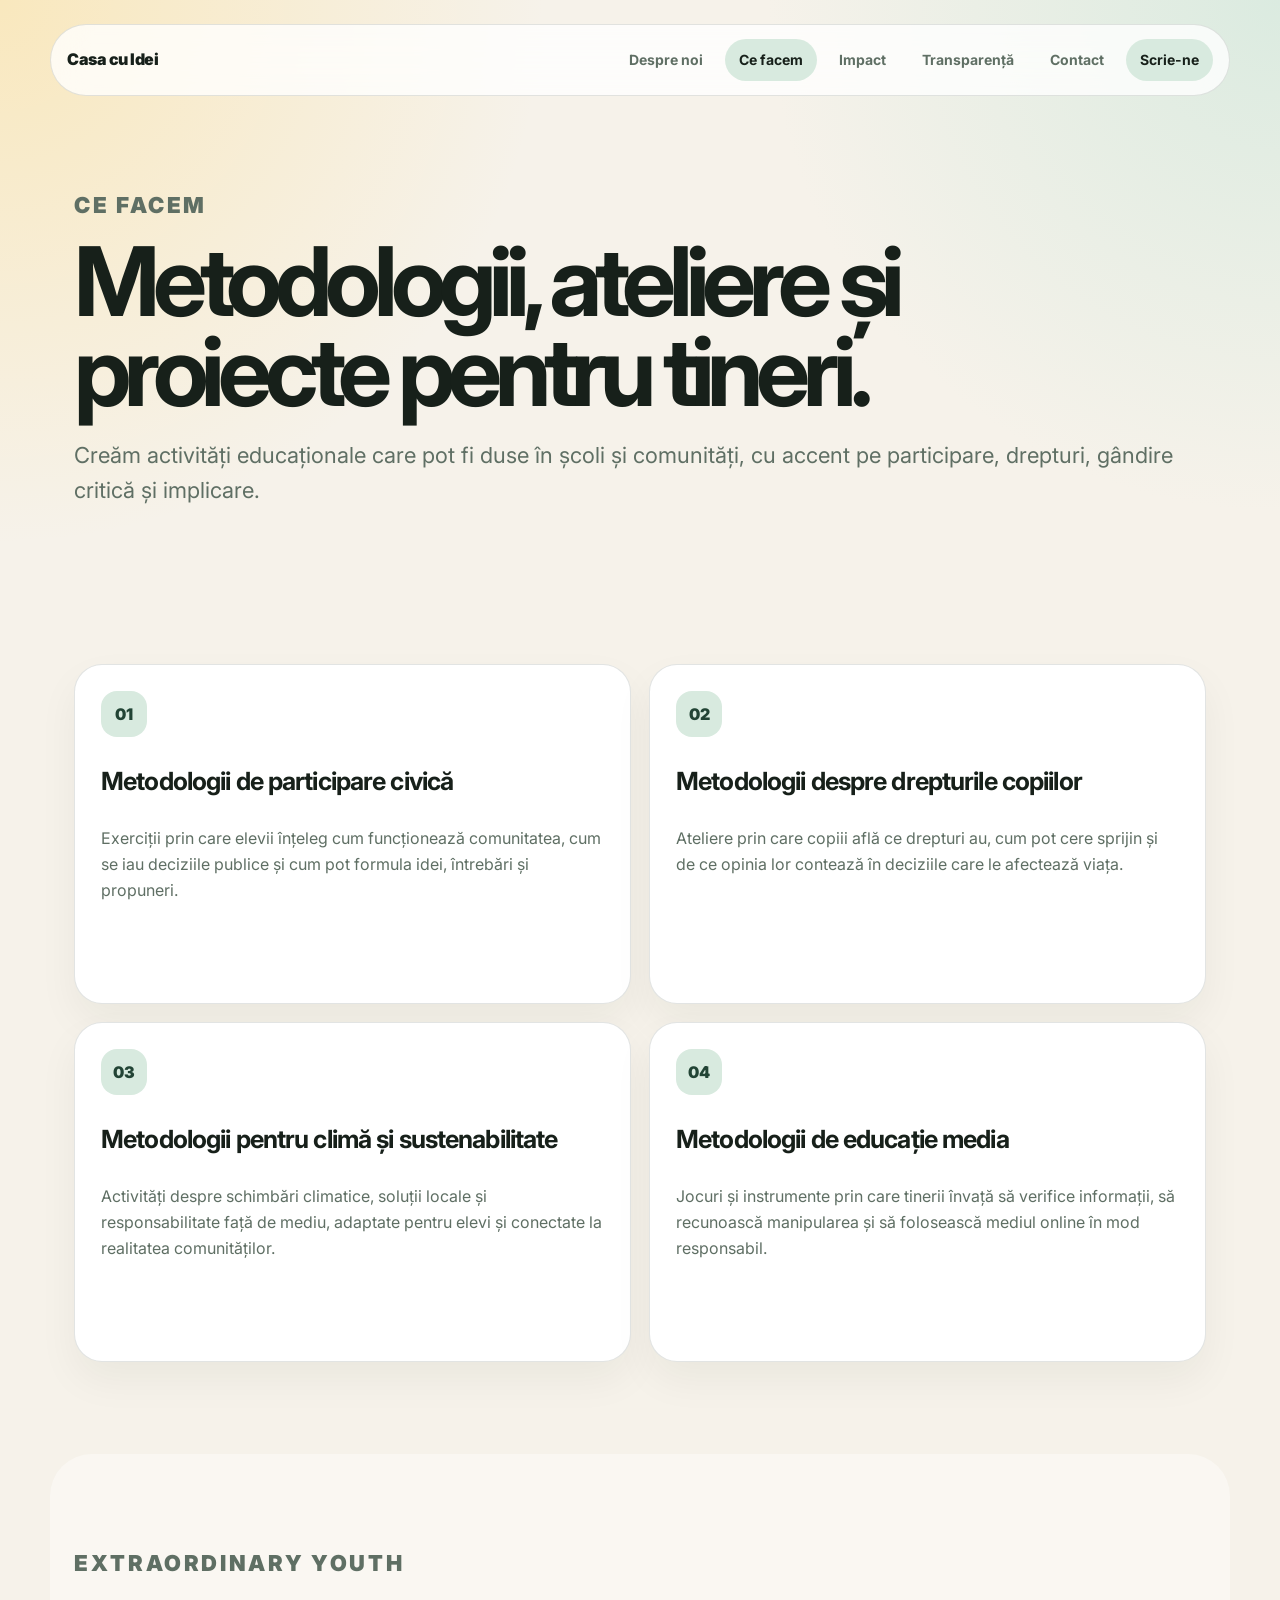
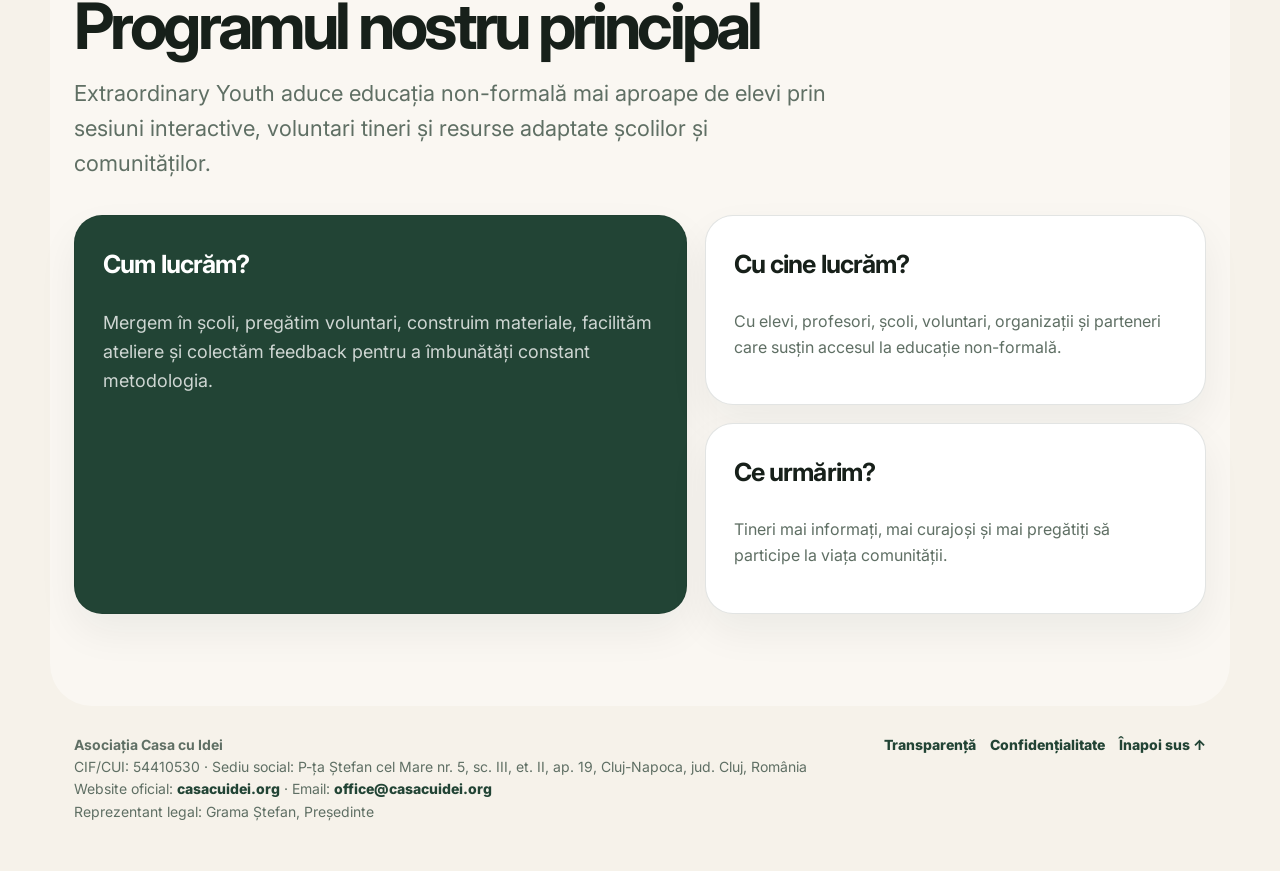
==== ce-facem.html @ 0bd2239a "Add files via upload" ====
<!DOCTYPE html>
<html lang="ro">
<head>
  <meta charset="UTF-8" />
  <meta name="viewport" content="width=device-width, initial-scale=1.0" />
  <meta name="description" content="Metodologii educaționale, ateliere și proiecte pentru tineri dezvoltate de Asociația Casa cu Idei." />
  <title>Ce facem | Casa cu Idei</title>
  <link rel="preconnect" href="https://fonts.googleapis.com" />
  <link rel="preconnect" href="https://fonts.gstatic.com" crossorigin />
  <link href="https://fonts.googleapis.com/css2?family=Inter:wght@400;500;600;700;800;900&display=swap" rel="stylesheet" />
  <link rel="stylesheet" href="style.css" />
</head>
<body>
  <header class="site-header compact-header">
  <nav class="navbar" aria-label="Navigare principală">
    <a class="brand" href="index.html" aria-label="Casa cu Idei - prima pagină"><span>Casa cu Idei</span></a>
    <div class="nav-links">
      <a href="despre-noi.html">Despre noi</a><a class="active" href="ce-facem.html">Ce facem</a><a href="impact.html">Impact</a><a href="transparenta.html">Transparență</a><a href="contact.html">Contact</a><a class="nav-cta" href="contact.html">Scrie-ne</a>
    </div>
  </nav>
</header>
  <main>
    
<section class="section page-title">
  <p class="section-kicker">Ce facem</p>
  <h1>Metodologii, ateliere și proiecte pentru tineri.</h1>
  <p>Creăm activități educaționale care pot fi duse în școli și comunități, cu accent pe participare, drepturi, gândire critică și implicare.</p>
</section>
<section class="section">
  <div class="cards-grid two">
    <article class="info-card tall">
      <span class="icon">01</span>
      <h3>Metodologii de participare civică</h3>
      <p>Exerciții prin care elevii înțeleg cum funcționează comunitatea, cum se iau deciziile publice și cum pot formula idei, întrebări și propuneri.</p>
    </article>
    <article class="info-card tall">
      <span class="icon">02</span>
      <h3>Metodologii despre drepturile copiilor</h3>
      <p>Ateliere prin care copiii află ce drepturi au, cum pot cere sprijin și de ce opinia lor contează în deciziile care le afectează viața.</p>
    </article>
    <article class="info-card tall">
      <span class="icon">03</span>
      <h3>Metodologii pentru climă și sustenabilitate</h3>
      <p>Activități despre schimbări climatice, soluții locale și responsabilitate față de mediu, adaptate pentru elevi și conectate la realitatea comunităților.</p>
    </article>
    <article class="info-card tall">
      <span class="icon">04</span>
      <h3>Metodologii de educație media</h3>
      <p>Jocuri și instrumente prin care tinerii învață să verifice informații, să recunoască manipularea și să folosească mediul online în mod responsabil.</p>
    </article>
  </div>
</section>
<section class="section project-section">
  <div class="section-heading">
    <p class="section-kicker">Extraordinary Youth</p>
    <h2>Programul nostru principal</h2>
    <p>Extraordinary Youth aduce educația non-formală mai aproape de elevi prin sesiuni interactive, voluntari tineri și resurse adaptate școlilor și comunităților.</p>
  </div>
  <div class="project-story">
    <div class="story-card large">
      <h3>Cum lucrăm?</h3>
      <p>Mergem în școli, pregătim voluntari, construim materiale, facilităm ateliere și colectăm feedback pentru a îmbunătăți constant metodologia.</p>
    </div>
    <div class="story-card">
      <h3>Cu cine lucrăm?</h3>
      <p>Cu elevi, profesori, școli, voluntari, organizații și parteneri care susțin accesul la educație non-formală.</p>
    </div>
    <div class="story-card">
      <h3>Ce urmărim?</h3>
      <p>Tineri mai informați, mai curajoși și mai pregătiți să participe la viața comunității.</p>
    </div>
  </div>
</section>

  </main>
  <footer class="footer legal-footer">
  <div>
    <strong>Asociația Casa cu Idei</strong><br />
    CIF/CUI: 54410530 · Sediu social: P-ța Ștefan cel Mare nr. 5, sc. III, et. II, ap. 19, Cluj-Napoca, jud. Cluj, România<br />
    Website oficial: <a href="https://casacuidei.org">casacuidei.org</a> · Email: <a href="mailto:office@casacuidei.org">office@casacuidei.org</a><br />
    Reprezentant legal: Grama Ștefan, Președinte
  </div>
  <div class="footer-links">
    <a href="transparenta.html">Transparență</a>
    <a href="politica-confidentialitate.html">Confidențialitate</a>
    <a href="index.html#top">Înapoi sus ↑</a>
  </div>
</footer>
</body>
</html>
---- style.css ----
:root {
  --bg: #f6f2ea;
  --bg-soft: #fffaf0;
  --text: #17201a;
  --muted: #5f6f64;
  --green: #224435;
  --green-light: #d8eadf;
  --yellow: #ffd56b;
  --orange: #f28f3b;
  --white: #ffffff;
  --line: rgba(23, 32, 26, 0.12);
  --shadow: 0 24px 70px rgba(34, 68, 53, 0.16);
  --radius: 28px;
}

* { box-sizing: border-box; }
html { scroll-behavior: smooth; }
body {
  margin: 0;
  font-family: "Inter", system-ui, -apple-system, BlinkMacSystemFont, "Segoe UI", sans-serif;
  background:
    radial-gradient(circle at top left, rgba(255, 213, 107, 0.35), transparent 34rem),
    radial-gradient(circle at top right, rgba(216, 234, 223, 0.9), transparent 32rem),
    var(--bg);
  color: var(--text);
  line-height: 1.6;
}

a { color: inherit; }

.site-header { padding: 24px 24px 0; }
.compact-header { min-height: auto; }

.navbar {
  max-width: 1180px;
  margin: 0 auto;
  padding: 14px 16px;
  display: flex;
  align-items: center;
  justify-content: space-between;
  background: rgba(255, 255, 255, 0.78);
  border: 1px solid var(--line);
  border-radius: 999px;
  backdrop-filter: blur(18px);
  position: sticky;
  top: 16px;
  z-index: 10;
}

.brand {
  display: inline-flex;
  align-items: center;
  gap: 10px;
  text-decoration: none;
  font-weight: 900;
  letter-spacing: -0.03em;
}

.nav-links { display: flex; align-items: center; gap: 8px; flex-wrap: wrap; }
.nav-links a {
  text-decoration: none;
  font-size: 14px;
  font-weight: 700;
  color: var(--muted);
  padding: 10px 14px;
  border-radius: 999px;
  transition: 0.2s ease;
}
.nav-links a:hover,
.nav-links a.active,
.nav-links .nav-cta { color: var(--text); background: var(--green-light); }

.hero,
.section {
  max-width: 1180px;
  margin: 0 auto;
  padding: 92px 24px;
}

.page-hero {
  display: grid;
  grid-template-columns: 1.15fr 0.85fr;
  gap: 36px;
  align-items: center;
  min-height: calc(100vh - 120px);
}

.page-title { padding-bottom: 42px; }
.page-title h1,
h1 {
  max-width: 980px;
  margin: 0 0 22px;
  font-size: clamp(48px, 8vw, 96px);
  line-height: 0.94;
  letter-spacing: -0.075em;
}

h2, h3, p { margin-top: 0; }
.section h2 {
  font-size: clamp(34px, 5vw, 64px);
  line-height: 1;
  letter-spacing: -0.06em;
  margin-bottom: 18px;
}

h3 { font-size: 25px; letter-spacing: -0.035em; }

.eyebrow,
.section-kicker,
.card-label {
  margin: 0 0 12px;
  font-size: 13px;
  font-weight: 900;
  letter-spacing: 0.12em;
  text-transform: uppercase;
  color: var(--orange);
}

.hero-text,
.page-title p,
.section-heading p,
.text-block,
.impact-copy p {
  color: var(--muted);
  font-size: clamp(18px, 2vw, 22px);
}

.official-note {
  display: inline-block;
  margin: 10px 0 0;
  padding: 14px 18px;
  border: 1px solid var(--line);
  border-radius: 18px;
  background: rgba(255,255,255,0.74);
  color: var(--green);
  font-weight: 800;
}

.hero-actions { margin-top: 34px; display: flex; gap: 14px; flex-wrap: wrap; }
.button {
  display: inline-flex;
  align-items: center;
  justify-content: center;
  min-height: 52px;
  padding: 0 22px;
  border-radius: 999px;
  text-decoration: none;
  font-weight: 900;
  transition: transform 0.2s ease, box-shadow 0.2s ease;
}
.button:hover { transform: translateY(-2px); }
.button.primary { background: var(--green); color: var(--white); box-shadow: 0 14px 34px rgba(34, 68, 53, 0.25); }
.button.secondary { background: var(--white); border: 1px solid var(--line); }

.hero-card {
  padding: 34px;
  border-radius: var(--radius);
  background: linear-gradient(145deg, rgba(255, 213, 107, 0.95), rgba(216, 234, 223, 0.95)), var(--white);
  box-shadow: var(--shadow);
  transform: rotate(2deg);
}
.hero-card h2 { font-size: clamp(36px, 5vw, 58px); line-height: 0.95; letter-spacing: -0.055em; }
.hero-card p { color: rgba(23, 32, 26, 0.72); font-weight: 600; }

.mini-stats { display: grid; grid-template-columns: repeat(3, 1fr); gap: 10px; margin-top: 28px; }
.mini-stats span { padding: 16px; background: rgba(255, 255, 255, 0.58); border-radius: 20px; font-size: 13px; color: var(--muted); }
.mini-stats strong { display: block; color: var(--text); font-size: 22px; line-height: 1; }

.two-column { display: grid; grid-template-columns: 0.9fr 1.1fr; gap: 54px; align-items: start; }
.narrow-top { padding-top: 30px; }
.text-block p { margin-bottom: 18px; }
.clean-list { padding-left: 20px; color: var(--muted); font-size: 18px; }
.clean-list li { margin-bottom: 10px; }

.section-heading { max-width: 760px; margin-bottom: 34px; }
.section-heading.center { text-align: center; margin-left: auto; margin-right: auto; }

.project-section { background: rgba(255, 255, 255, 0.38); border-radius: 42px; }
.project-story { display: grid; grid-template-columns: 1.1fr 0.9fr; gap: 18px; }
.story-card { padding: 28px; border: 1px solid var(--line); border-radius: var(--radius); background: var(--white); box-shadow: 0 18px 40px rgba(23, 32, 26, 0.06); }
.story-card.large { grid-row: span 2; background: var(--green); color: var(--white); }
.story-card p, .info-card p { color: var(--muted); }
.story-card.large p { color: rgba(255, 255, 255, 0.78); font-size: 18px; }

.cards-grid { display: grid; grid-template-columns: repeat(4, 1fr); gap: 18px; }
.cards-grid.three { grid-template-columns: repeat(3, 1fr); }
.cards-grid.two { grid-template-columns: repeat(2, 1fr); }
.info-card { min-height: 300px; padding: 26px; border-radius: var(--radius); background: var(--white); border: 1px solid var(--line); box-shadow: 0 18px 40px rgba(23, 32, 26, 0.05); }
.info-card.tall { min-height: 340px; }
.icon { width: 46px; height: 46px; display: grid; place-items: center; margin-bottom: 24px; border-radius: 16px; background: var(--green-light); color: var(--green); font-weight: 900; }

.impact { display: grid; grid-template-columns: 0.9fr 1.1fr; gap: 34px; align-items: center; }
.impact-grid { display: grid; grid-template-columns: repeat(2, 1fr); gap: 16px; }
.stat { padding: 30px; min-height: 190px; border-radius: var(--radius); background: var(--white); border: 1px solid var(--line); display: flex; flex-direction: column; justify-content: space-between; }
.stat strong { font-size: clamp(42px, 7vw, 76px); line-height: 0.95; letter-spacing: -0.06em; color: var(--green); }
.stat span { color: var(--muted); font-weight: 700; }

.impact-highlight { display: flex; align-items: center; justify-content: space-between; gap: 24px; padding: 42px 34px; margin-top: 40px; background: var(--yellow); border-radius: 36px; }
.impact-highlight h2 { margin-bottom: 10px; }
.impact-highlight p { margin-bottom: 0; max-width: 720px; }

.quote-section { padding-top: 20px; padding-bottom: 20px; }
blockquote { margin: 0; padding: 48px; border-radius: 36px; background: var(--yellow); font-size: clamp(28px, 4vw, 54px); line-height: 1.05; letter-spacing: -0.055em; font-weight: 900; }

.legal-panel { display: grid; grid-template-columns: 1fr; gap: 22px; }
.legal-card, .contact-card, .contact-form { padding: 34px; border-radius: var(--radius); background: var(--white); border: 1px solid var(--line); box-shadow: 0 18px 40px rgba(23, 32, 26, 0.06); }
.legal-card.full { width: 100%; }
.official-domain-box { background: var(--green-light); }
.legal-list { display: grid; gap: 12px; margin: 0; }
.legal-list div { display: grid; grid-template-columns: 0.4fr 0.6fr; gap: 20px; padding: 16px 0; border-bottom: 1px solid var(--line); }
.legal-list dt { color: var(--muted); font-weight: 800; }
.legal-list dd { margin: 0; font-weight: 800; }

.contact-section { display: grid; grid-template-columns: 0.9fr 1.1fr; gap: 24px; align-items: stretch; }
.contact-card h2 { font-size: clamp(34px, 5vw, 56px); }
.contact-card p { color: var(--muted); font-size: 18px; }
.contact-details { display: grid; gap: 10px; margin-top: 28px; }
.contact-details a, .contact-details span { padding: 16px 18px; border-radius: 18px; background: var(--bg-soft); text-decoration: none; font-weight: 800; }

.people-grid { display: grid; grid-template-columns: repeat(2, 1fr); gap: 14px; margin: 24px 0; }
.person-card { padding: 18px; border-radius: 20px; background: var(--bg-soft); border: 1px solid var(--line); }
.person-card h3 { margin-bottom: 6px; font-size: 20px; }
.person-card p { margin: 0 0 12px; color: var(--muted); font-weight: 800; }
.person-card a { color: var(--green); font-weight: 900; text-decoration: none; overflow-wrap: anywhere; }
.contact-people { margin-top: 26px; display: grid; gap: 10px; }
.contact-people h3 { font-size: 20px; margin-bottom: 4px; }
.contact-people a { display: grid; gap: 4px; padding: 16px 18px; border-radius: 18px; background: var(--bg-soft); text-decoration: none; color: var(--text); }
.contact-people a span { color: var(--muted); font-weight: 700; }
.contact-form { display: grid; gap: 16px; }
.hidden-field { display: none; }
label { display: grid; gap: 8px; color: var(--muted); font-weight: 800; }
input, textarea { width: 100%; padding: 15px 16px; border: 1px solid var(--line); border-radius: 16px; font: inherit; color: var(--text); background: var(--bg-soft); outline: none; }
input:focus, textarea:focus { border-color: var(--green); box-shadow: 0 0 0 4px rgba(34, 68, 53, 0.1); }
.checkbox-label { display: flex; gap: 10px; align-items: flex-start; font-size: 14px; }
.checkbox-label input { width: auto; margin-top: 5px; }
button { border: 0; padding: 16px 20px; border-radius: 999px; background: var(--green); color: var(--white); font: inherit; font-weight: 900; cursor: pointer; }
.form-note { margin: 0; color: var(--muted); font-size: 13px; }

.footer { max-width: 1180px; margin: 0 auto; padding: 28px 24px 48px; display: flex; justify-content: space-between; gap: 18px; color: var(--muted); font-size: 14px; }
.footer a { text-decoration: none; font-weight: 800; color: var(--green); }
.footer-links { display: flex; gap: 14px; align-items: flex-start; flex-wrap: wrap; justify-content: flex-end; }

.thanks-hero { grid-template-columns: 1fr; max-width: 900px; }

@media (max-width: 980px) {
  .nav-links { display: none; }
  .page-hero, .two-column, .project-story, .impact, .contact-section { grid-template-columns: 1fr; }
  .hero-card { transform: none; }
  .cards-grid, .cards-grid.three, .cards-grid.two { grid-template-columns: repeat(2, 1fr); }
  .impact-highlight { flex-direction: column; align-items: flex-start; }
}

@media (max-width: 620px) {
  .site-header { padding: 14px 14px 0; }
  .hero, .section { padding: 66px 16px; }
  .page-hero { min-height: auto; }
  h1, .page-title h1 { font-size: 54px; }
  .mini-stats, .cards-grid, .cards-grid.three, .cards-grid.two, .impact-grid, .people-grid { grid-template-columns: 1fr; }
  .hero-actions { flex-direction: column; }
  .button { width: 100%; }
  blockquote { padding: 30px; }
  .legal-list div { grid-template-columns: 1fr; gap: 4px; }
  .footer { flex-direction: column; }
  .footer-links { justify-content: flex-start; }
}
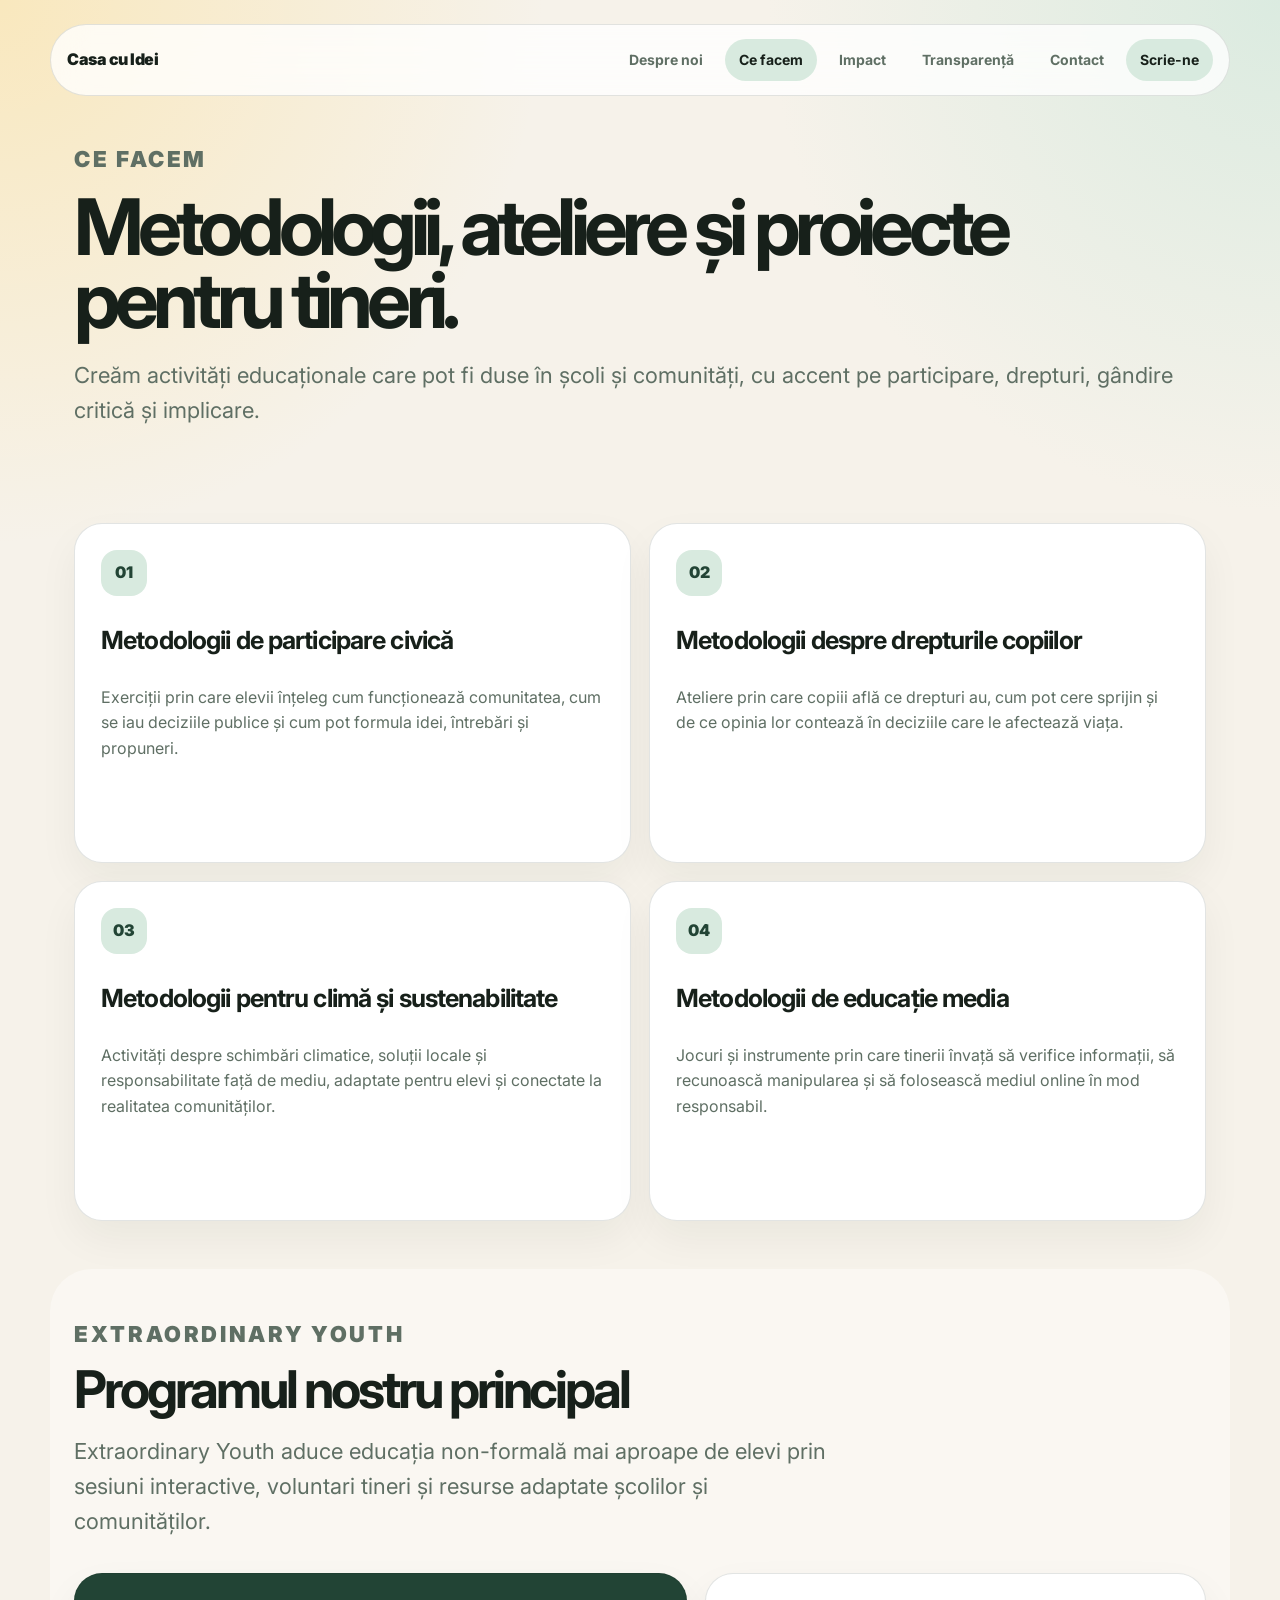
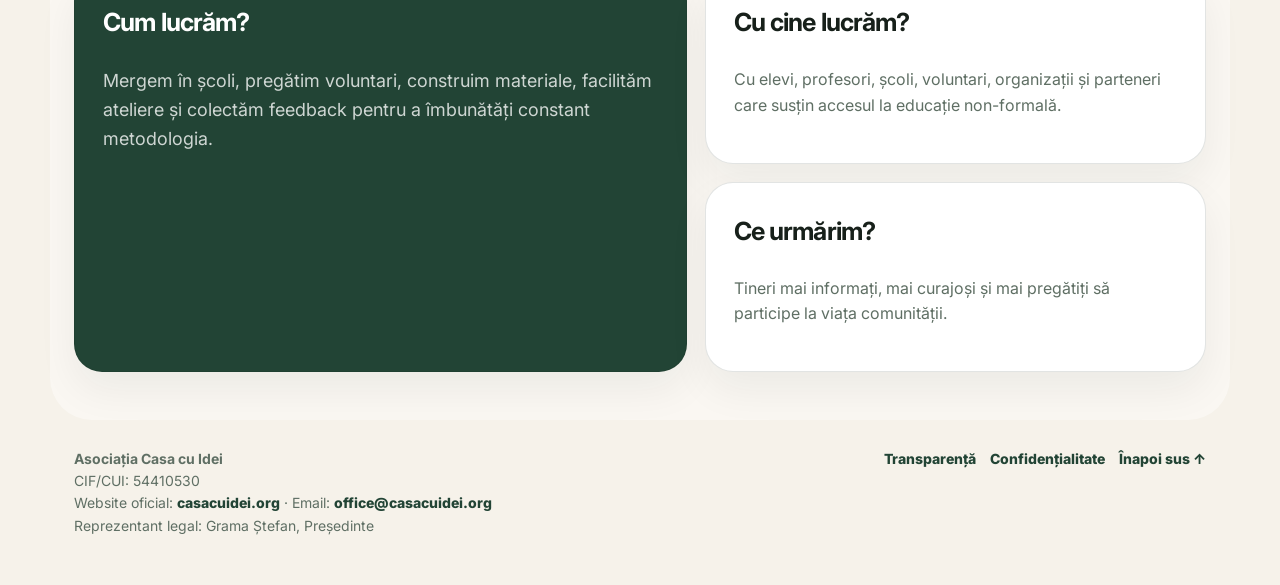
==== commit 8aa720f8: "Add files via upload" ====
--- a/ce-facem.html
+++ b/ce-facem.html
@@ -76,7 +76,7 @@
   <footer class="footer legal-footer">
   <div>
     <strong>Asociația Casa cu Idei</strong><br />
-    CIF/CUI: 54410530 · Sediu social: P-ța Ștefan cel Mare nr. 5, sc. III, et. II, ap. 19, Cluj-Napoca, jud. Cluj, România<br />
+    CIF/CUI: 54410530<br />
     Website oficial: <a href="https://casacuidei.org">casacuidei.org</a> · Email: <a href="mailto:office@casacuidei.org">office@casacuidei.org</a><br />
     Reprezentant legal: Grama Ștefan, Președinte
   </div>
--- a/style.css
+++ b/style.css
@@ -75,7 +75,7 @@
 .section {
   max-width: 1180px;
   margin: 0 auto;
-  padding: 92px 24px;
+  padding: 48px 24px;
 }
 
 .page-hero {
@@ -83,22 +83,24 @@
   grid-template-columns: 1.15fr 0.85fr;
   gap: 36px;
   align-items: center;
-  min-height: calc(100vh - 120px);
-}
-
-.page-title { padding-bottom: 42px; }
+  min-height: auto;
+  padding-top: 56px;
+  padding-bottom: 56px;
+}
+
+.page-title { padding-top: 46px; padding-bottom: 24px; }
 .page-title h1,
 h1 {
   max-width: 980px;
   margin: 0 0 22px;
-  font-size: clamp(48px, 8vw, 96px);
+  font-size: clamp(42px, 7vw, 78px);
   line-height: 0.94;
   letter-spacing: -0.075em;
 }
 
 h2, h3, p { margin-top: 0; }
 .section h2 {
-  font-size: clamp(34px, 5vw, 64px);
+  font-size: clamp(30px, 4.5vw, 52px);
   line-height: 1;
   letter-spacing: -0.06em;
   margin-bottom: 18px;
@@ -218,15 +220,20 @@
 .contact-details { display: grid; gap: 10px; margin-top: 28px; }
 .contact-details a, .contact-details span { padding: 16px 18px; border-radius: 18px; background: var(--bg-soft); text-decoration: none; font-weight: 800; }
 
-.people-grid { display: grid; grid-template-columns: repeat(2, 1fr); gap: 14px; margin: 24px 0; }
+.team-section { padding-top: 30px; }
+.team-section .section-heading { max-width: 880px; margin-bottom: 26px; }
+.people-list { display: grid; grid-template-columns: 1fr; gap: 14px; margin: 24px 0 16px; max-width: 980px; }
 .person-card { padding: 18px; border-radius: 20px; background: var(--bg-soft); border: 1px solid var(--line); }
-.person-card h3 { margin-bottom: 6px; font-size: 20px; }
-.person-card p { margin: 0 0 12px; color: var(--muted); font-weight: 800; }
-.person-card a { color: var(--green); font-weight: 900; text-decoration: none; overflow-wrap: anywhere; }
+.person-row { display: flex; align-items: center; justify-content: space-between; gap: 28px; padding: 22px 24px; }
+.person-card h3 { margin-bottom: 6px; font-size: 22px; }
+.person-card p { margin: 0; color: var(--muted); font-weight: 800; }
+.person-card a, .email-link { color: var(--green); font-weight: 900; text-decoration: none; white-space: nowrap; letter-spacing: -0.01em; font-size: clamp(14px, 1.4vw, 16px); }
+.team-note { max-width: 820px; color: var(--muted); font-weight: 700; }
 .contact-people { margin-top: 26px; display: grid; gap: 10px; }
 .contact-people h3 { font-size: 20px; margin-bottom: 4px; }
 .contact-people a { display: grid; gap: 4px; padding: 16px 18px; border-radius: 18px; background: var(--bg-soft); text-decoration: none; color: var(--text); }
 .contact-people a span { color: var(--muted); font-weight: 700; }
+.contact-people a em { color: var(--green); font-style: normal; font-weight: 900; white-space: nowrap; font-size: 14px; letter-spacing: -0.01em; }
 .contact-form { display: grid; gap: 16px; }
 .hidden-field { display: none; }
 label { display: grid; gap: 8px; color: var(--muted); font-weight: 800; }
@@ -253,10 +260,11 @@
 
 @media (max-width: 620px) {
   .site-header { padding: 14px 14px 0; }
-  .hero, .section { padding: 66px 16px; }
+  .hero, .section { padding: 36px 16px; }
   .page-hero { min-height: auto; }
-  h1, .page-title h1 { font-size: 54px; }
-  .mini-stats, .cards-grid, .cards-grid.three, .cards-grid.two, .impact-grid, .people-grid { grid-template-columns: 1fr; }
+  h1, .page-title h1 { font-size: 42px; }
+  .mini-stats, .cards-grid, .cards-grid.three, .cards-grid.two, .impact-grid { grid-template-columns: 1fr; }
+  .person-row { flex-direction: column; align-items: flex-start; gap: 8px; }
   .hero-actions { flex-direction: column; }
   .button { width: 100%; }
   blockquote { padding: 30px; }
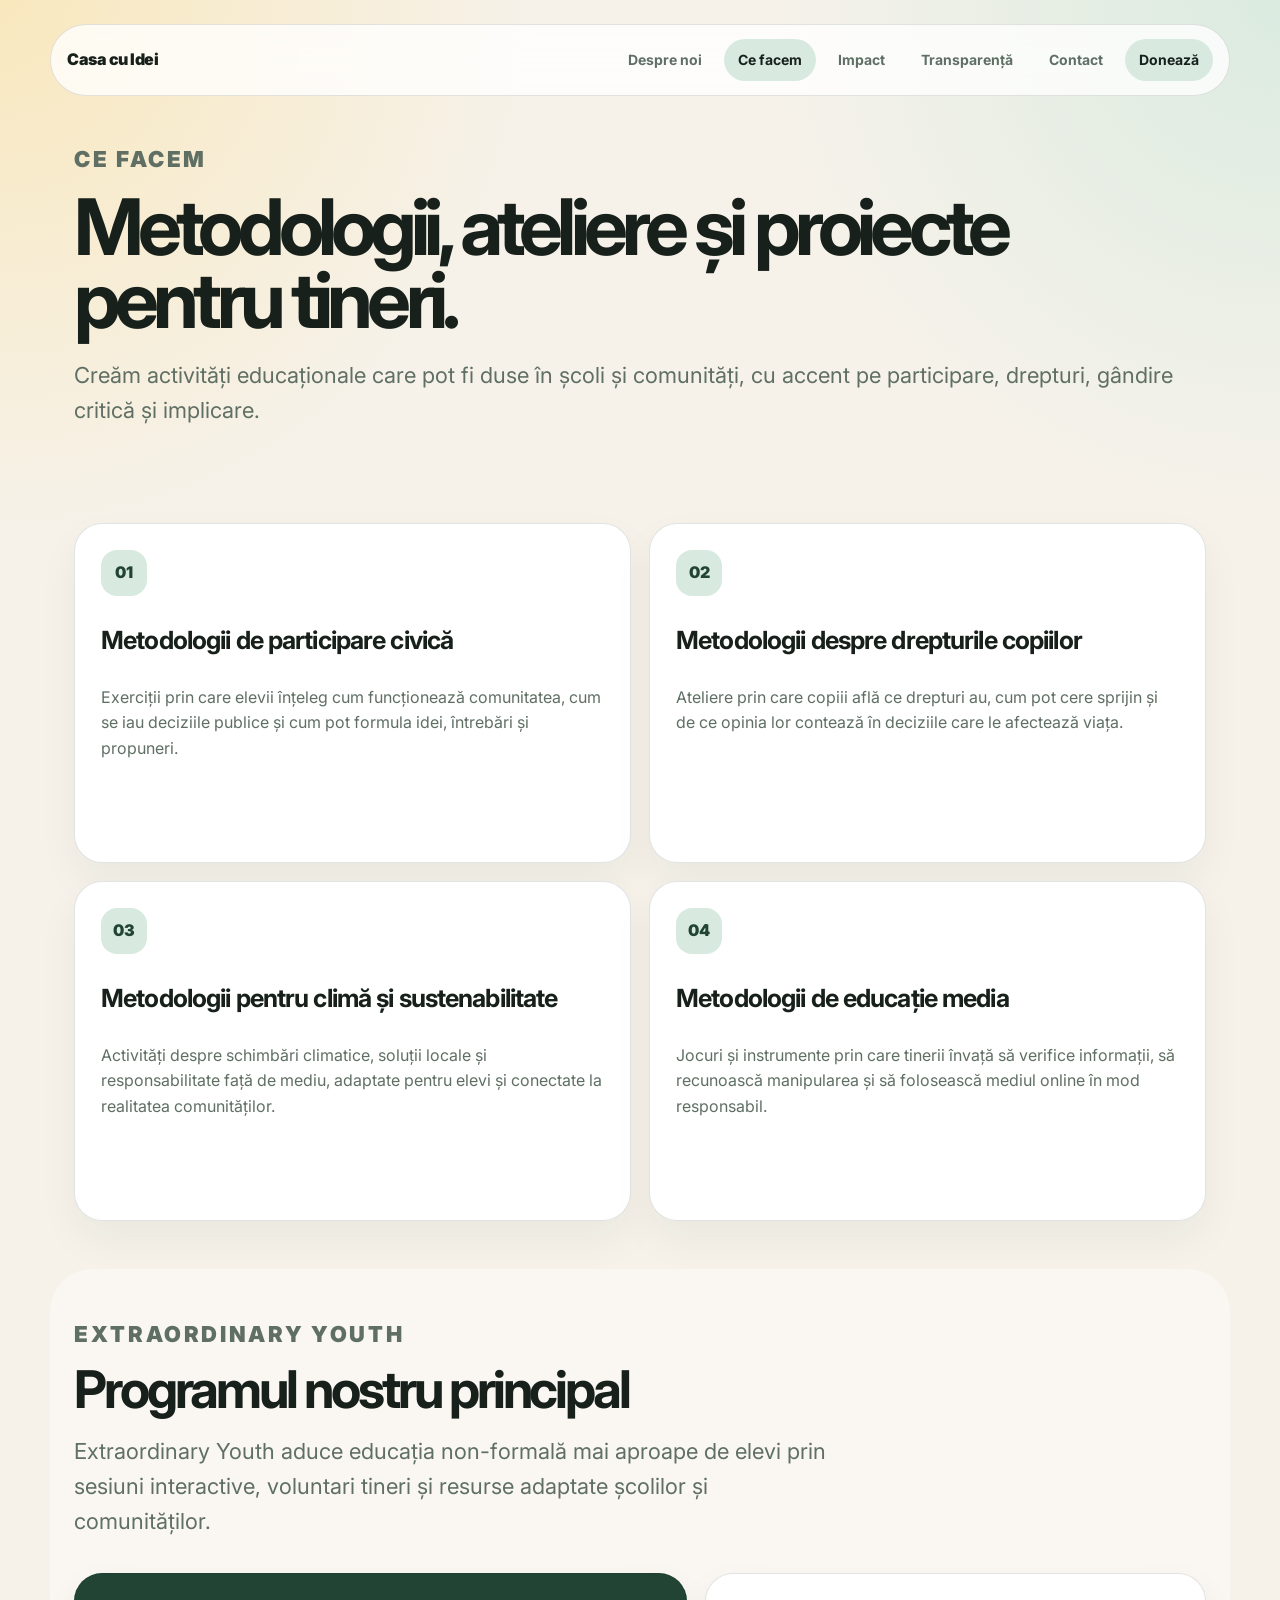
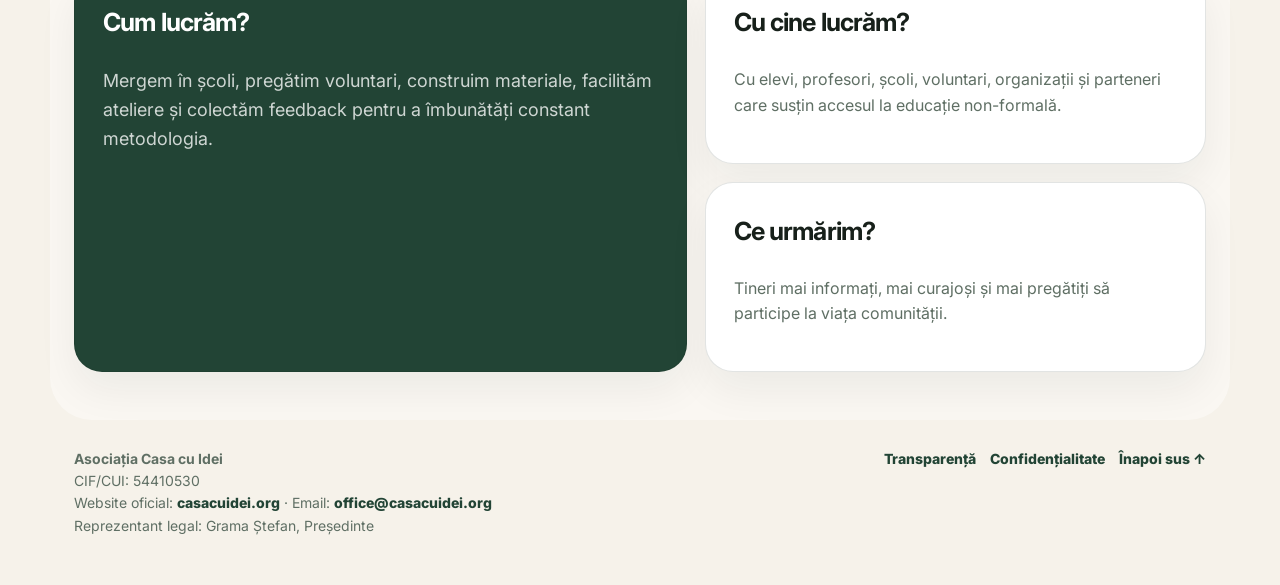
==== commit 929de4b2: "Add files via upload" ====
--- a/ce-facem.html
+++ b/ce-facem.html
@@ -15,7 +15,7 @@
   <nav class="navbar" aria-label="Navigare principală">
     <a class="brand" href="index.html" aria-label="Casa cu Idei - prima pagină"><span>Casa cu Idei</span></a>
     <div class="nav-links">
-      <a href="despre-noi.html">Despre noi</a><a class="active" href="ce-facem.html">Ce facem</a><a href="impact.html">Impact</a><a href="transparenta.html">Transparență</a><a href="contact.html">Contact</a><a class="nav-cta" href="contact.html">Scrie-ne</a>
+      <a href="despre-noi.html">Despre noi</a><a class="active" href="ce-facem.html">Ce facem</a><a href="impact.html">Impact</a><a href="transparenta.html">Transparență</a><a href="contact.html">Contact</a><a class="nav-cta donate-nav" href="https://donate.stripe.com/aFa5kCbCO9TQ0difOL2Fa00" target="_blank" rel="noopener noreferrer">Donează</a>
     </div>
   </nav>
 </header>
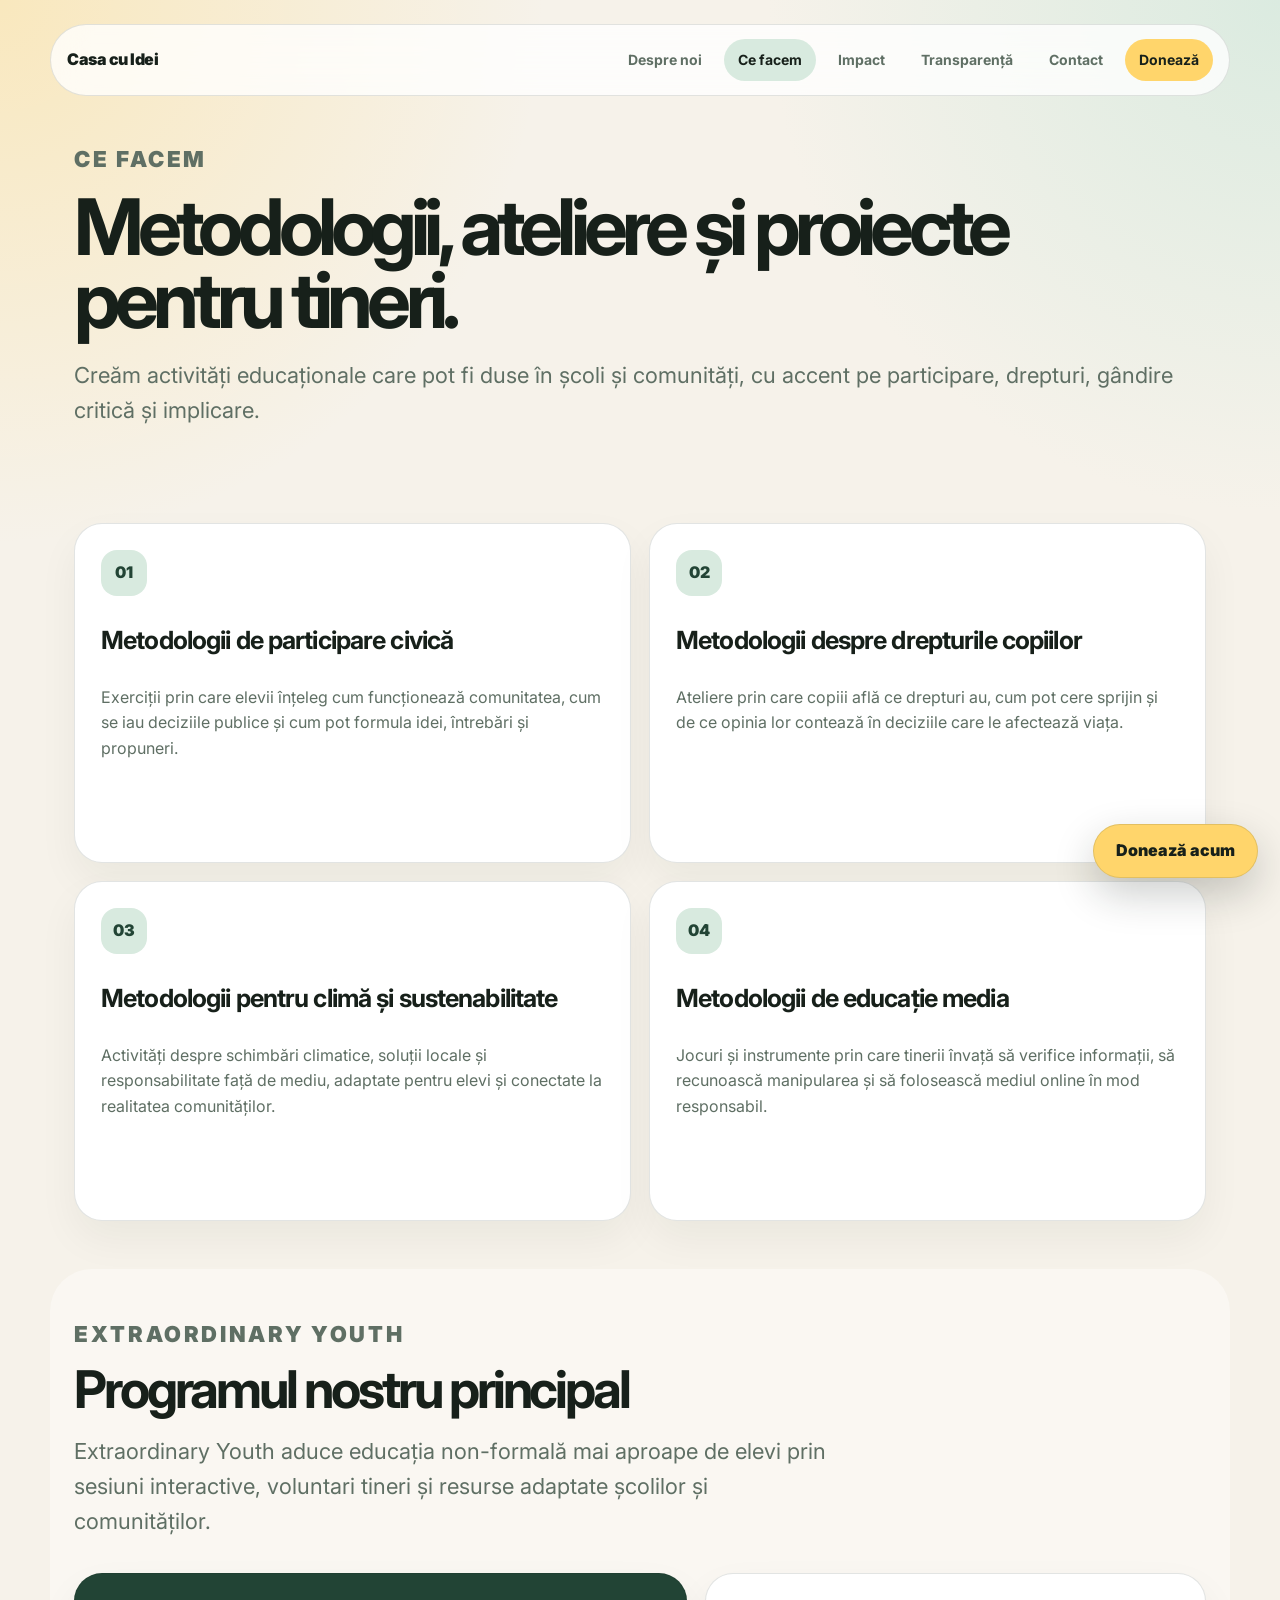
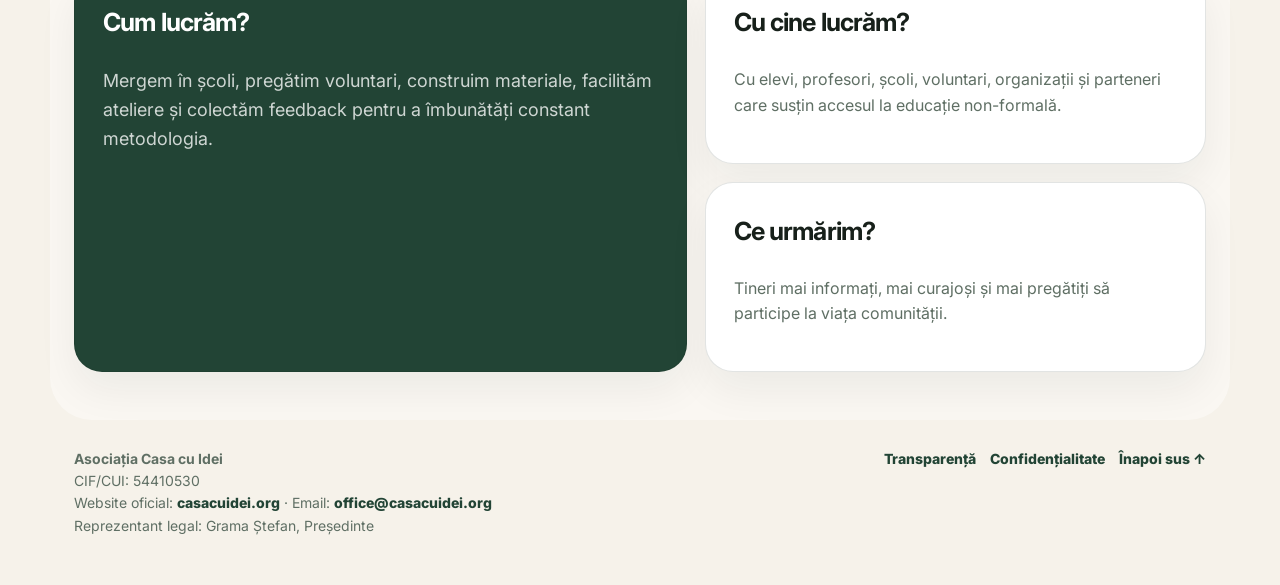
==== commit ccf3cc7c: "Add files via upload" ====
--- a/ce-facem.html
+++ b/ce-facem.html
@@ -19,6 +19,7 @@
     </div>
   </nav>
 </header>
+  <a class="floating-donate" href="https://donate.stripe.com/aFa5kCbCO9TQ0difOL2Fa00" target="_blank" rel="noopener noreferrer" aria-label="Donează acum prin Stripe">Donează acum</a>
   <main>
     
 <section class="section page-title">
--- a/style.css
+++ b/style.css
@@ -272,3 +272,103 @@
   .footer { flex-direction: column; }
   .footer-links { justify-content: flex-start; }
 }
+
+.donate-nav {
+  background: var(--yellow) !important;
+  color: var(--text) !important;
+}
+
+.button.donate-button {
+  background: var(--yellow);
+  color: var(--text);
+  box-shadow: 0 14px 34px rgba(242, 143, 59, 0.18);
+}
+
+.donation-section {
+  display: grid;
+  grid-template-columns: 1.1fr 0.9fr;
+  gap: 24px;
+  align-items: stretch;
+  margin-top: 24px;
+}
+
+.donation-copy,
+.donation-action-card {
+  padding: 34px;
+  border-radius: var(--radius);
+  border: 1px solid var(--line);
+  background: var(--white);
+  box-shadow: 0 18px 40px rgba(23, 32, 26, 0.06);
+}
+
+.donation-copy {
+  background: linear-gradient(145deg, rgba(255, 213, 107, 0.92), rgba(255, 250, 240, 0.98));
+}
+
+.donation-copy p,
+.donation-action-card p {
+  color: var(--muted);
+  font-size: 18px;
+}
+
+.donation-action-card {
+  display: flex;
+  flex-direction: column;
+  justify-content: center;
+  gap: 12px;
+}
+
+.donation-action-card .button {
+  width: fit-content;
+}
+
+@media (max-width: 980px) {
+  .donation-section { grid-template-columns: 1fr; }
+}
+
+@media (max-width: 620px) {
+  .donation-action-card .button { width: 100%; }
+}
+
+/* Donații - buton vizibil pe toate ecranele */
+.floating-donate {
+  position: fixed;
+  right: 22px;
+  bottom: 22px;
+  z-index: 999;
+  display: inline-flex;
+  align-items: center;
+  justify-content: center;
+  min-height: 54px;
+  padding: 0 22px;
+  border-radius: 999px;
+  background: var(--yellow);
+  color: var(--text);
+  text-decoration: none;
+  font-weight: 900;
+  box-shadow: 0 16px 40px rgba(23, 32, 26, 0.22);
+  border: 1px solid rgba(23, 32, 26, 0.12);
+}
+
+.button.big-donate {
+  min-height: 58px;
+  padding: 0 28px;
+  font-size: 17px;
+  border: 2px solid rgba(23, 32, 26, 0.08);
+}
+
+.donation-action-card .button.primary {
+  background: var(--yellow);
+  color: var(--text);
+  box-shadow: 0 14px 34px rgba(242, 143, 59, 0.22);
+}
+
+@media (max-width: 620px) {
+  .floating-donate {
+    left: 16px;
+    right: 16px;
+    bottom: 16px;
+    width: auto;
+  }
+  body { padding-bottom: 78px; }
+}
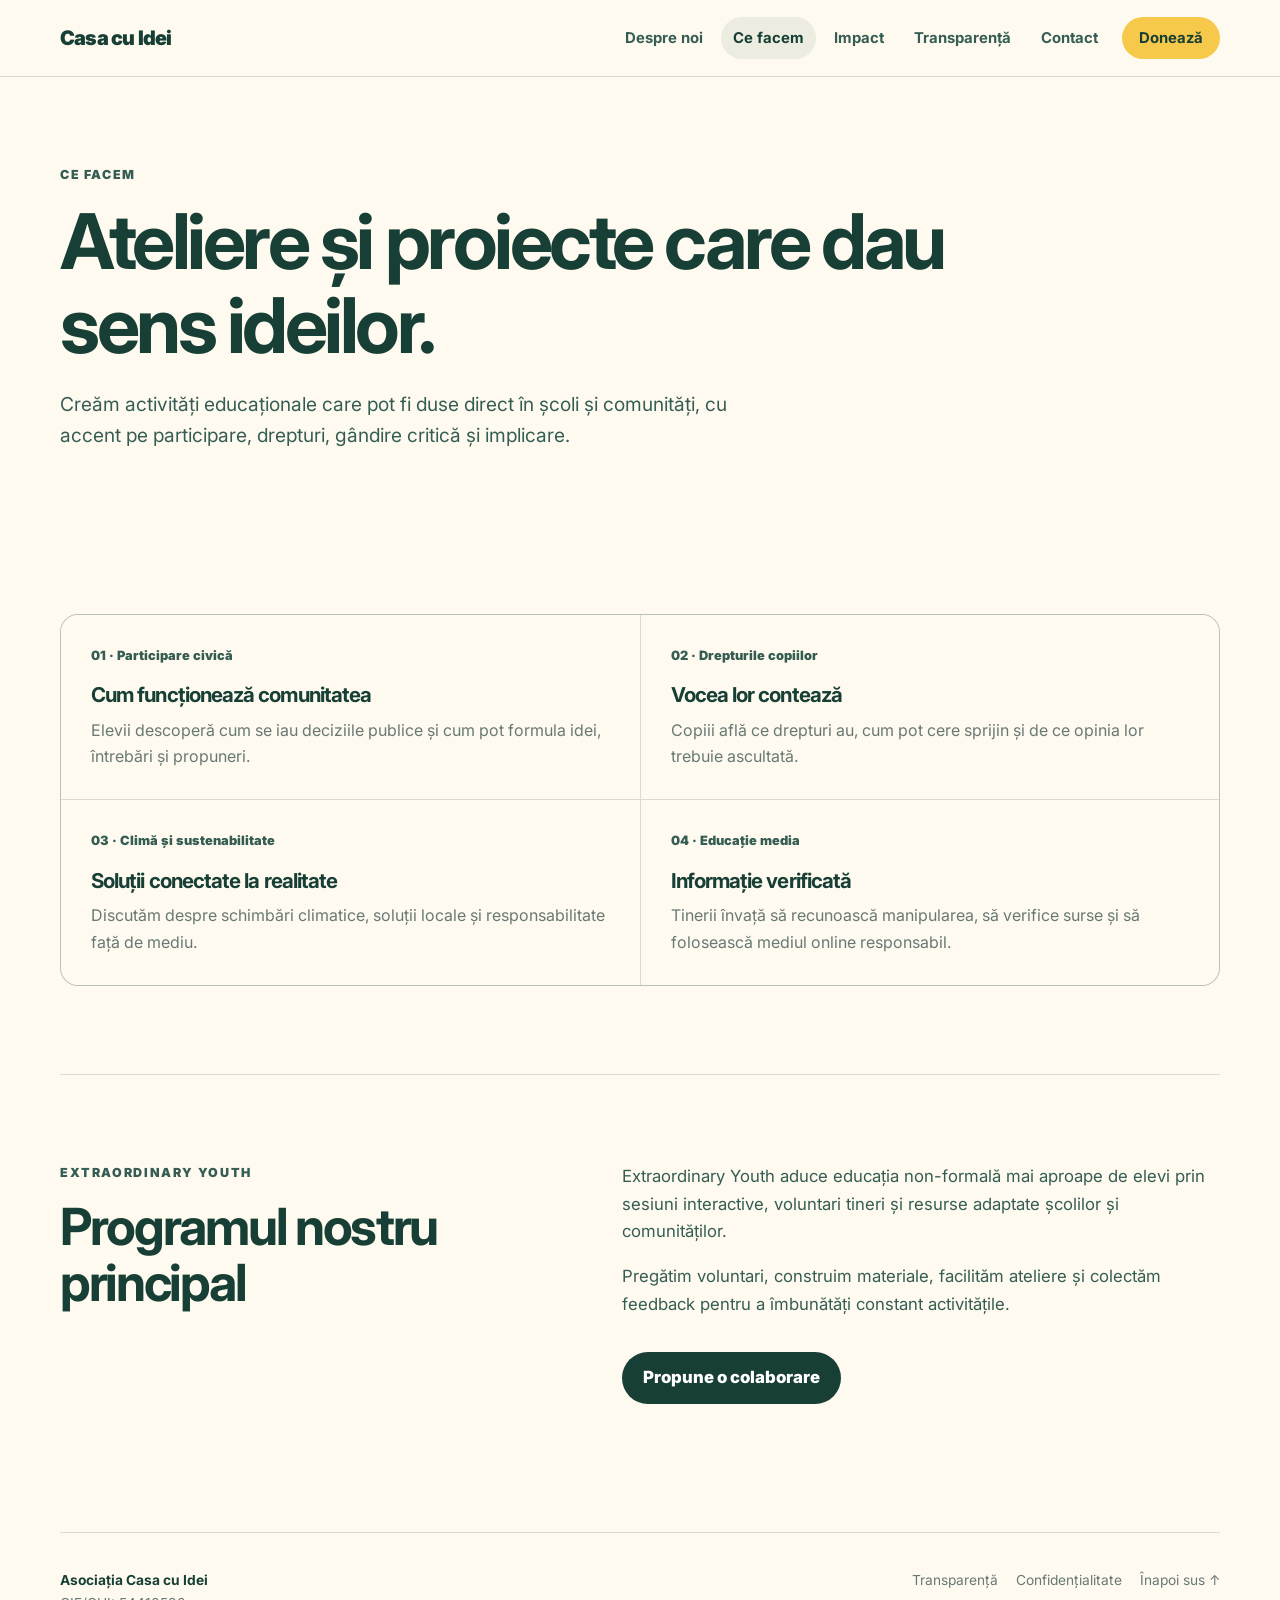
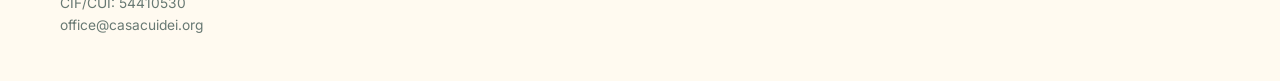
==== commit 3d67a4fb: "Add files via upload" ====
--- a/ce-facem.html
+++ b/ce-facem.html
@@ -3,89 +3,85 @@
 <head>
   <meta charset="UTF-8" />
   <meta name="viewport" content="width=device-width, initial-scale=1.0" />
-  <meta name="description" content="Metodologii educaționale, ateliere și proiecte pentru tineri dezvoltate de Asociația Casa cu Idei." />
+  <meta name="description" content="Ateliere și proiecte Casa cu Idei despre participare civică, drepturile copiilor, climă și educație media." />
+  <meta name="theme-color" content="#173f35" />
+  <meta property="og:type" content="website" />
+  <meta property="og:locale" content="ro_RO" />
+  <meta property="og:title" content="Ce facem | Casa cu Idei" />
+  <meta property="og:description" content="Activități educaționale practice, create pentru elevi și comunități." />
+  <meta property="og:image" content="https://casacuidei.org/social-preview.png" />
   <title>Ce facem | Casa cu Idei</title>
+  <link rel="icon" href="favicon.svg" type="image/svg+xml" />
   <link rel="preconnect" href="https://fonts.googleapis.com" />
   <link rel="preconnect" href="https://fonts.gstatic.com" crossorigin />
   <link href="https://fonts.googleapis.com/css2?family=Inter:wght@400;500;600;700;800;900&display=swap" rel="stylesheet" />
   <link rel="stylesheet" href="style.css" />
+  <script src="script.js" defer></script>
 </head>
 <body>
-  <header class="site-header compact-header">
-  <nav class="navbar" aria-label="Navigare principală">
-    <a class="brand" href="index.html" aria-label="Casa cu Idei - prima pagină"><span>Casa cu Idei</span></a>
-    <div class="nav-links">
-      <a href="despre-noi.html">Despre noi</a><a class="active" href="ce-facem.html">Ce facem</a><a href="impact.html">Impact</a><a href="transparenta.html">Transparență</a><a href="contact.html">Contact</a><a class="nav-cta donate-nav" href="https://donate.stripe.com/aFa5kCbCO9TQ0difOL2Fa00" target="_blank" rel="noopener noreferrer">Donează</a>
-    </div>
-  </nav>
-</header>
-  <a class="floating-donate" href="https://donate.stripe.com/aFa5kCbCO9TQ0difOL2Fa00" target="_blank" rel="noopener noreferrer" aria-label="Donează acum prin Stripe">Donează acum</a>
+  <header class="site-header">
+    <nav class="navbar" aria-label="Navigare principală">
+      <a class="brand" href="index.html"><span>Casa cu Idei</span></a>
+      <button class="menu-toggle" type="button" aria-label="Deschide meniul" aria-controls="main-menu" aria-expanded="false"><span></span></button>
+      <div class="nav-links" id="main-menu">
+        <a href="despre-noi.html">Despre noi</a>
+        <a class="active" aria-current="page" href="ce-facem.html">Ce facem</a>
+        <a href="impact.html">Impact</a>
+        <a href="transparenta.html">Transparență</a>
+        <a href="contact.html">Contact</a>
+        <a class="donate-nav" href="https://donate.stripe.com/aFa5kCbCO9TQ0difOL2Fa00" target="_blank" rel="noopener noreferrer">Donează</a>
+      </div>
+    </nav>
+  </header>
+
   <main>
-    
-<section class="section page-title">
-  <p class="section-kicker">Ce facem</p>
-  <h1>Metodologii, ateliere și proiecte pentru tineri.</h1>
-  <p>Creăm activități educaționale care pot fi duse în școli și comunități, cu accent pe participare, drepturi, gândire critică și implicare.</p>
-</section>
-<section class="section">
-  <div class="cards-grid two">
-    <article class="info-card tall">
-      <span class="icon">01</span>
-      <h3>Metodologii de participare civică</h3>
-      <p>Exerciții prin care elevii înțeleg cum funcționează comunitatea, cum se iau deciziile publice și cum pot formula idei, întrebări și propuneri.</p>
-    </article>
-    <article class="info-card tall">
-      <span class="icon">02</span>
-      <h3>Metodologii despre drepturile copiilor</h3>
-      <p>Ateliere prin care copiii află ce drepturi au, cum pot cere sprijin și de ce opinia lor contează în deciziile care le afectează viața.</p>
-    </article>
-    <article class="info-card tall">
-      <span class="icon">03</span>
-      <h3>Metodologii pentru climă și sustenabilitate</h3>
-      <p>Activități despre schimbări climatice, soluții locale și responsabilitate față de mediu, adaptate pentru elevi și conectate la realitatea comunităților.</p>
-    </article>
-    <article class="info-card tall">
-      <span class="icon">04</span>
-      <h3>Metodologii de educație media</h3>
-      <p>Jocuri și instrumente prin care tinerii învață să verifice informații, să recunoască manipularea și să folosească mediul online în mod responsabil.</p>
-    </article>
-  </div>
-</section>
-<section class="section project-section">
-  <div class="section-heading">
-    <p class="section-kicker">Extraordinary Youth</p>
-    <h2>Programul nostru principal</h2>
-    <p>Extraordinary Youth aduce educația non-formală mai aproape de elevi prin sesiuni interactive, voluntari tineri și resurse adaptate școlilor și comunităților.</p>
-  </div>
-  <div class="project-story">
-    <div class="story-card large">
-      <h3>Cum lucrăm?</h3>
-      <p>Mergem în școli, pregătim voluntari, construim materiale, facilităm ateliere și colectăm feedback pentru a îmbunătăți constant metodologia.</p>
-    </div>
-    <div class="story-card">
-      <h3>Cu cine lucrăm?</h3>
-      <p>Cu elevi, profesori, școli, voluntari, organizații și parteneri care susțin accesul la educație non-formală.</p>
-    </div>
-    <div class="story-card">
-      <h3>Ce urmărim?</h3>
-      <p>Tineri mai informați, mai curajoși și mai pregătiți să participe la viața comunității.</p>
-    </div>
-  </div>
-</section>
+    <section class="page-title compact" id="top">
+      <p class="section-kicker">Ce facem</p>
+      <h1>Ateliere și proiecte care dau sens ideilor.</h1>
+      <p>Creăm activități educaționale care pot fi duse direct în școli și comunități, cu accent pe participare, drepturi, gândire critică și implicare.</p>
+    </section>
 
+    <section class="section">
+      <div class="topic-list">
+        <article class="topic-item">
+          <span>01 · Participare civică</span>
+          <h3>Cum funcționează comunitatea</h3>
+          <p>Elevii descoperă cum se iau deciziile publice și cum pot formula idei, întrebări și propuneri.</p>
+        </article>
+        <article class="topic-item">
+          <span>02 · Drepturile copiilor</span>
+          <h3>Vocea lor contează</h3>
+          <p>Copiii află ce drepturi au, cum pot cere sprijin și de ce opinia lor trebuie ascultată.</p>
+        </article>
+        <article class="topic-item">
+          <span>03 · Climă și sustenabilitate</span>
+          <h3>Soluții conectate la realitate</h3>
+          <p>Discutăm despre schimbări climatice, soluții locale și responsabilitate față de mediu.</p>
+        </article>
+        <article class="topic-item">
+          <span>04 · Educație media</span>
+          <h3>Informație verificată</h3>
+          <p>Tinerii învață să recunoască manipularea, să verifice surse și să folosească mediul online responsabil.</p>
+        </article>
+      </div>
+    </section>
+
+    <section class="section two-column">
+      <div>
+        <p class="section-kicker">Extraordinary Youth</p>
+        <h2>Programul nostru principal</h2>
+      </div>
+      <div class="body-copy">
+        <p>Extraordinary Youth aduce educația non-formală mai aproape de elevi prin sesiuni interactive, voluntari tineri și resurse adaptate școlilor și comunităților.</p>
+        <p>Pregătim voluntari, construim materiale, facilităm ateliere și colectăm feedback pentru a îmbunătăți constant activitățile.</p>
+        <div class="inline-actions"><a class="button primary" href="contact.html">Propune o colaborare</a></div>
+      </div>
+    </section>
   </main>
-  <footer class="footer legal-footer">
-  <div>
-    <strong>Asociația Casa cu Idei</strong><br />
-    CIF/CUI: 54410530<br />
-    Website oficial: <a href="https://casacuidei.org">casacuidei.org</a> · Email: <a href="mailto:office@casacuidei.org">office@casacuidei.org</a><br />
-    Reprezentant legal: Grama Ștefan, Președinte
-  </div>
-  <div class="footer-links">
-    <a href="transparenta.html">Transparență</a>
-    <a href="politica-confidentialitate.html">Confidențialitate</a>
-    <a href="index.html#top">Înapoi sus ↑</a>
-  </div>
-</footer>
+
+  <footer class="footer">
+    <div><strong>Asociația Casa cu Idei</strong><br />CIF/CUI: 54410530<br /><a href="mailto:office@casacuidei.org">office@casacuidei.org</a></div>
+    <div class="footer-links"><a href="transparenta.html">Transparență</a><a href="politica-confidentialitate.html">Confidențialitate</a><a href="#top">Înapoi sus ↑</a></div>
+  </footer>
 </body>
 </html>
--- a/style.css
+++ b/style.css
@@ -1,374 +1,913 @@
-
 :root {
-  --bg: #f6f2ea;
-  --bg-soft: #fffaf0;
-  --text: #17201a;
-  --muted: #5f6f64;
-  --green: #224435;
-  --green-light: #d8eadf;
-  --yellow: #ffd56b;
-  --orange: #f28f3b;
+  --ink: #173f35;
+  --ink-soft: #355d53;
+  --paper: #fffaf0;
+  --paper-deep: #f5eddd;
   --white: #ffffff;
-  --line: rgba(23, 32, 26, 0.12);
-  --shadow: 0 24px 70px rgba(34, 68, 53, 0.16);
-  --radius: 28px;
-}
-
-* { box-sizing: border-box; }
-html { scroll-behavior: smooth; }
+  --accent: #f6c94a;
+  --accent-dark: #e5b831;
+  --line: rgba(23, 63, 53, 0.16);
+  --muted: #687973;
+  --shadow: 0 18px 50px rgba(23, 63, 53, 0.10);
+  --radius-lg: 28px;
+  --radius-md: 18px;
+  --radius-sm: 12px;
+  --max: 1160px;
+}
+
+* {
+  box-sizing: border-box;
+}
+
+html {
+  scroll-behavior: smooth;
+}
+
 body {
   margin: 0;
-  font-family: "Inter", system-ui, -apple-system, BlinkMacSystemFont, "Segoe UI", sans-serif;
-  background:
-    radial-gradient(circle at top left, rgba(255, 213, 107, 0.35), transparent 34rem),
-    radial-gradient(circle at top right, rgba(216, 234, 223, 0.9), transparent 32rem),
-    var(--bg);
-  color: var(--text);
-  line-height: 1.6;
-}
-
-a { color: inherit; }
-
-.site-header { padding: 24px 24px 0; }
-.compact-header { min-height: auto; }
+  color: var(--ink);
+  background: var(--paper);
+  font-family: Inter, system-ui, -apple-system, BlinkMacSystemFont, "Segoe UI", sans-serif;
+  font-size: 16px;
+  line-height: 1.65;
+  -webkit-font-smoothing: antialiased;
+}
+
+body.menu-open {
+  overflow: hidden;
+}
+
+img,
+svg {
+  display: block;
+  max-width: 100%;
+}
+
+a {
+  color: inherit;
+  text-decoration: none;
+}
+
+a:focus-visible,
+button:focus-visible,
+input:focus-visible,
+textarea:focus-visible {
+  outline: 3px solid rgba(246, 201, 74, 0.65);
+  outline-offset: 3px;
+}
+
+.site-header {
+  position: sticky;
+  top: 0;
+  z-index: 50;
+  border-bottom: 1px solid var(--line);
+  background: rgba(255, 250, 240, 0.94);
+  backdrop-filter: blur(14px);
+}
 
 .navbar {
-  max-width: 1180px;
+  width: min(calc(100% - 40px), var(--max));
+  min-height: 76px;
   margin: 0 auto;
-  padding: 14px 16px;
   display: flex;
   align-items: center;
   justify-content: space-between;
-  background: rgba(255, 255, 255, 0.78);
-  border: 1px solid var(--line);
-  border-radius: 999px;
-  backdrop-filter: blur(18px);
-  position: sticky;
-  top: 16px;
-  z-index: 10;
+  gap: 24px;
 }
 
 .brand {
   display: inline-flex;
   align-items: center;
   gap: 10px;
-  text-decoration: none;
   font-weight: 900;
-  letter-spacing: -0.03em;
-}
-
-.nav-links { display: flex; align-items: center; gap: 8px; flex-wrap: wrap; }
+  letter-spacing: -0.04em;
+  font-size: 1.25rem;
+  white-space: nowrap;
+}
+
+.nav-links {
+  display: flex;
+  align-items: center;
+  gap: 6px;
+}
+
 .nav-links a {
-  text-decoration: none;
-  font-size: 14px;
+  padding: 9px 12px;
+  border-radius: 999px;
+  color: var(--ink-soft);
+  font-size: 0.93rem;
   font-weight: 700;
-  color: var(--muted);
-  padding: 10px 14px;
+  transition: background 160ms ease, color 160ms ease, transform 160ms ease;
+}
+
+.nav-links a:hover,
+.nav-links a.active {
+  background: rgba(23, 63, 53, 0.08);
+  color: var(--ink);
+}
+
+.nav-links .donate-nav {
+  margin-left: 6px;
+  padding-inline: 17px;
+  background: var(--accent);
+  color: var(--ink);
+}
+
+.nav-links .donate-nav:hover {
+  background: var(--accent-dark);
+  transform: translateY(-1px);
+}
+
+.menu-toggle {
+  display: none;
+  width: 44px;
+  height: 44px;
+  border: 1px solid var(--line);
+  border-radius: 13px;
+  background: var(--white);
+  color: var(--ink);
+  cursor: pointer;
+  align-items: center;
+  justify-content: center;
+}
+
+.menu-toggle span,
+.menu-toggle::before,
+.menu-toggle::after {
+  content: "";
+  position: absolute;
+  width: 20px;
+  height: 2px;
+  border-radius: 2px;
+  background: currentColor;
+  transition: transform 180ms ease, opacity 180ms ease;
+}
+
+.menu-toggle span { transform: translateY(0); }
+.menu-toggle::before { transform: translateY(-6px); }
+.menu-toggle::after { transform: translateY(6px); }
+.menu-toggle[aria-expanded="true"] span { opacity: 0; }
+.menu-toggle[aria-expanded="true"]::before { transform: rotate(45deg); }
+.menu-toggle[aria-expanded="true"]::after { transform: rotate(-45deg); }
+
+main {
+  overflow: hidden;
+}
+
+.hero,
+.page-title,
+.section,
+.footer {
+  width: min(calc(100% - 40px), var(--max));
+  margin-inline: auto;
+}
+
+.hero {
+  min-height: 620px;
+  padding: 90px 0 74px;
+  display: grid;
+  grid-template-columns: minmax(0, 1.12fr) minmax(330px, 0.88fr);
+  align-items: center;
+  gap: 72px;
+}
+
+.eyebrow,
+.section-kicker {
+  margin: 0 0 14px;
+  color: var(--ink-soft);
+  font-size: 0.78rem;
+  font-weight: 900;
+  letter-spacing: 0.13em;
+  text-transform: uppercase;
+}
+
+h1,
+h2,
+h3,
+p {
+  margin-top: 0;
+}
+
+h1,
+h2,
+h3 {
+  line-height: 1.1;
+  letter-spacing: -0.045em;
+}
+
+h1 {
+  margin-bottom: 25px;
+  font-size: clamp(3.2rem, 7vw, 5.7rem);
+  max-width: 900px;
+}
+
+h2 {
+  margin-bottom: 18px;
+  font-size: clamp(2rem, 4vw, 3.2rem);
+}
+
+h3 {
+  margin-bottom: 10px;
+  font-size: 1.28rem;
+}
+
+.hero-text,
+.page-title > p:last-child,
+.section-heading > p:last-child,
+.lead {
+  max-width: 720px;
+  color: var(--ink-soft);
+  font-size: clamp(1.04rem, 1.7vw, 1.2rem);
+}
+
+.hero-actions,
+.inline-actions {
+  margin-top: 34px;
+  display: flex;
+  flex-wrap: wrap;
+  gap: 12px;
+}
+
+.button,
+.contact-form button {
+  min-height: 48px;
+  padding: 12px 21px;
+  border: 0;
   border-radius: 999px;
-  transition: 0.2s ease;
-}
-.nav-links a:hover,
-.nav-links a.active,
-.nav-links .nav-cta { color: var(--text); background: var(--green-light); }
-
-.hero,
-.section {
-  max-width: 1180px;
-  margin: 0 auto;
-  padding: 48px 24px;
-}
-
-.page-hero {
-  display: grid;
-  grid-template-columns: 1.15fr 0.85fr;
-  gap: 36px;
+  display: inline-flex;
   align-items: center;
-  min-height: auto;
-  padding-top: 56px;
-  padding-bottom: 56px;
-}
-
-.page-title { padding-top: 46px; padding-bottom: 24px; }
-.page-title h1,
-h1 {
-  max-width: 980px;
-  margin: 0 0 22px;
-  font-size: clamp(42px, 7vw, 78px);
-  line-height: 0.94;
-  letter-spacing: -0.075em;
-}
-
-h2, h3, p { margin-top: 0; }
-.section h2 {
-  font-size: clamp(30px, 4.5vw, 52px);
-  line-height: 1;
-  letter-spacing: -0.06em;
-  margin-bottom: 18px;
-}
-
-h3 { font-size: 25px; letter-spacing: -0.035em; }
-
-.eyebrow,
-.section-kicker,
-.card-label {
-  margin: 0 0 12px;
-  font-size: 13px;
+  justify-content: center;
+  font: inherit;
+  font-weight: 850;
+  cursor: pointer;
+  transition: transform 160ms ease, box-shadow 160ms ease, background 160ms ease;
+}
+
+.button:hover,
+.contact-form button:hover {
+  transform: translateY(-2px);
+  box-shadow: 0 10px 28px rgba(23, 63, 53, 0.15);
+}
+
+.button.primary,
+.contact-form button {
+  background: var(--ink);
+  color: var(--white);
+}
+
+.button.accent {
+  background: var(--accent);
+  color: var(--ink);
+}
+
+.button.ghost {
+  border: 1px solid var(--line);
+  background: transparent;
+  color: var(--ink);
+}
+
+.hero-visual {
+  position: relative;
+  min-height: 430px;
+  border-radius: var(--radius-lg);
+  overflow: hidden;
+  background: var(--ink);
+  box-shadow: var(--shadow);
+  isolation: isolate;
+}
+
+.hero-visual::before,
+.hero-visual::after {
+  content: "";
+  position: absolute;
+  border-radius: 50%;
+  z-index: -1;
+}
+
+.hero-visual::before {
+  width: 310px;
+  height: 310px;
+  right: -80px;
+  top: -70px;
+  background: var(--accent);
+}
+
+.hero-visual::after {
+  width: 230px;
+  height: 230px;
+  left: -100px;
+  bottom: -80px;
+  border: 52px solid rgba(255, 255, 255, 0.12);
+}
+
+.visual-copy {
+  position: absolute;
+  inset: 42px 42px auto;
+  color: var(--white);
+}
+
+.visual-copy .label {
+  display: block;
+  margin-bottom: 12px;
+  color: var(--accent);
+  font-size: 0.76rem;
   font-weight: 900;
   letter-spacing: 0.12em;
   text-transform: uppercase;
-  color: var(--orange);
-}
-
-.hero-text,
-.page-title p,
-.section-heading p,
-.text-block,
-.impact-copy p {
-  color: var(--muted);
-  font-size: clamp(18px, 2vw, 22px);
-}
-
-.official-note {
-  display: inline-block;
-  margin: 10px 0 0;
-  padding: 14px 18px;
-  border: 1px solid var(--line);
-  border-radius: 18px;
-  background: rgba(255,255,255,0.74);
-  color: var(--green);
-  font-weight: 800;
-}
-
-.hero-actions { margin-top: 34px; display: flex; gap: 14px; flex-wrap: wrap; }
-.button {
-  display: inline-flex;
-  align-items: center;
-  justify-content: center;
-  min-height: 52px;
-  padding: 0 22px;
-  border-radius: 999px;
-  text-decoration: none;
-  font-weight: 900;
-  transition: transform 0.2s ease, box-shadow 0.2s ease;
-}
-.button:hover { transform: translateY(-2px); }
-.button.primary { background: var(--green); color: var(--white); box-shadow: 0 14px 34px rgba(34, 68, 53, 0.25); }
-.button.secondary { background: var(--white); border: 1px solid var(--line); }
-
-.hero-card {
-  padding: 34px;
-  border-radius: var(--radius);
-  background: linear-gradient(145deg, rgba(255, 213, 107, 0.95), rgba(216, 234, 223, 0.95)), var(--white);
-  box-shadow: var(--shadow);
-  transform: rotate(2deg);
-}
-.hero-card h2 { font-size: clamp(36px, 5vw, 58px); line-height: 0.95; letter-spacing: -0.055em; }
-.hero-card p { color: rgba(23, 32, 26, 0.72); font-weight: 600; }
-
-.mini-stats { display: grid; grid-template-columns: repeat(3, 1fr); gap: 10px; margin-top: 28px; }
-.mini-stats span { padding: 16px; background: rgba(255, 255, 255, 0.58); border-radius: 20px; font-size: 13px; color: var(--muted); }
-.mini-stats strong { display: block; color: var(--text); font-size: 22px; line-height: 1; }
-
-.two-column { display: grid; grid-template-columns: 0.9fr 1.1fr; gap: 54px; align-items: start; }
-.narrow-top { padding-top: 30px; }
-.text-block p { margin-bottom: 18px; }
-.clean-list { padding-left: 20px; color: var(--muted); font-size: 18px; }
-.clean-list li { margin-bottom: 10px; }
-
-.section-heading { max-width: 760px; margin-bottom: 34px; }
-.section-heading.center { text-align: center; margin-left: auto; margin-right: auto; }
-
-.project-section { background: rgba(255, 255, 255, 0.38); border-radius: 42px; }
-.project-story { display: grid; grid-template-columns: 1.1fr 0.9fr; gap: 18px; }
-.story-card { padding: 28px; border: 1px solid var(--line); border-radius: var(--radius); background: var(--white); box-shadow: 0 18px 40px rgba(23, 32, 26, 0.06); }
-.story-card.large { grid-row: span 2; background: var(--green); color: var(--white); }
-.story-card p, .info-card p { color: var(--muted); }
-.story-card.large p { color: rgba(255, 255, 255, 0.78); font-size: 18px; }
-
-.cards-grid { display: grid; grid-template-columns: repeat(4, 1fr); gap: 18px; }
-.cards-grid.three { grid-template-columns: repeat(3, 1fr); }
-.cards-grid.two { grid-template-columns: repeat(2, 1fr); }
-.info-card { min-height: 300px; padding: 26px; border-radius: var(--radius); background: var(--white); border: 1px solid var(--line); box-shadow: 0 18px 40px rgba(23, 32, 26, 0.05); }
-.info-card.tall { min-height: 340px; }
-.icon { width: 46px; height: 46px; display: grid; place-items: center; margin-bottom: 24px; border-radius: 16px; background: var(--green-light); color: var(--green); font-weight: 900; }
-
-.impact { display: grid; grid-template-columns: 0.9fr 1.1fr; gap: 34px; align-items: center; }
-.impact-grid { display: grid; grid-template-columns: repeat(2, 1fr); gap: 16px; }
-.stat { padding: 30px; min-height: 190px; border-radius: var(--radius); background: var(--white); border: 1px solid var(--line); display: flex; flex-direction: column; justify-content: space-between; }
-.stat strong { font-size: clamp(42px, 7vw, 76px); line-height: 0.95; letter-spacing: -0.06em; color: var(--green); }
-.stat span { color: var(--muted); font-weight: 700; }
-
-.impact-highlight { display: flex; align-items: center; justify-content: space-between; gap: 24px; padding: 42px 34px; margin-top: 40px; background: var(--yellow); border-radius: 36px; }
-.impact-highlight h2 { margin-bottom: 10px; }
-.impact-highlight p { margin-bottom: 0; max-width: 720px; }
-
-.quote-section { padding-top: 20px; padding-bottom: 20px; }
-blockquote { margin: 0; padding: 48px; border-radius: 36px; background: var(--yellow); font-size: clamp(28px, 4vw, 54px); line-height: 1.05; letter-spacing: -0.055em; font-weight: 900; }
-
-.legal-panel { display: grid; grid-template-columns: 1fr; gap: 22px; }
-.legal-card, .contact-card, .contact-form { padding: 34px; border-radius: var(--radius); background: var(--white); border: 1px solid var(--line); box-shadow: 0 18px 40px rgba(23, 32, 26, 0.06); }
-.legal-card.full { width: 100%; }
-.official-domain-box { background: var(--green-light); }
-.legal-list { display: grid; gap: 12px; margin: 0; }
-.legal-list div { display: grid; grid-template-columns: 0.4fr 0.6fr; gap: 20px; padding: 16px 0; border-bottom: 1px solid var(--line); }
-.legal-list dt { color: var(--muted); font-weight: 800; }
-.legal-list dd { margin: 0; font-weight: 800; }
-
-.contact-section { display: grid; grid-template-columns: 0.9fr 1.1fr; gap: 24px; align-items: stretch; }
-.contact-card h2 { font-size: clamp(34px, 5vw, 56px); }
-.contact-card p { color: var(--muted); font-size: 18px; }
-.contact-details { display: grid; gap: 10px; margin-top: 28px; }
-.contact-details a, .contact-details span { padding: 16px 18px; border-radius: 18px; background: var(--bg-soft); text-decoration: none; font-weight: 800; }
-
-.team-section { padding-top: 30px; }
-.team-section .section-heading { max-width: 880px; margin-bottom: 26px; }
-.people-list { display: grid; grid-template-columns: 1fr; gap: 14px; margin: 24px 0 16px; max-width: 980px; }
-.person-card { padding: 18px; border-radius: 20px; background: var(--bg-soft); border: 1px solid var(--line); }
-.person-row { display: flex; align-items: center; justify-content: space-between; gap: 28px; padding: 22px 24px; }
-.person-card h3 { margin-bottom: 6px; font-size: 22px; }
-.person-card p { margin: 0; color: var(--muted); font-weight: 800; }
-.person-card a, .email-link { color: var(--green); font-weight: 900; text-decoration: none; white-space: nowrap; letter-spacing: -0.01em; font-size: clamp(14px, 1.4vw, 16px); }
-.team-note { max-width: 820px; color: var(--muted); font-weight: 700; }
-.contact-people { margin-top: 26px; display: grid; gap: 10px; }
-.contact-people h3 { font-size: 20px; margin-bottom: 4px; }
-.contact-people a { display: grid; gap: 4px; padding: 16px 18px; border-radius: 18px; background: var(--bg-soft); text-decoration: none; color: var(--text); }
-.contact-people a span { color: var(--muted); font-weight: 700; }
-.contact-people a em { color: var(--green); font-style: normal; font-weight: 900; white-space: nowrap; font-size: 14px; letter-spacing: -0.01em; }
-.contact-form { display: grid; gap: 16px; }
-.hidden-field { display: none; }
-label { display: grid; gap: 8px; color: var(--muted); font-weight: 800; }
-input, textarea { width: 100%; padding: 15px 16px; border: 1px solid var(--line); border-radius: 16px; font: inherit; color: var(--text); background: var(--bg-soft); outline: none; }
-input:focus, textarea:focus { border-color: var(--green); box-shadow: 0 0 0 4px rgba(34, 68, 53, 0.1); }
-.checkbox-label { display: flex; gap: 10px; align-items: flex-start; font-size: 14px; }
-.checkbox-label input { width: auto; margin-top: 5px; }
-button { border: 0; padding: 16px 20px; border-radius: 999px; background: var(--green); color: var(--white); font: inherit; font-weight: 900; cursor: pointer; }
-.form-note { margin: 0; color: var(--muted); font-size: 13px; }
-
-.footer { max-width: 1180px; margin: 0 auto; padding: 28px 24px 48px; display: flex; justify-content: space-between; gap: 18px; color: var(--muted); font-size: 14px; }
-.footer a { text-decoration: none; font-weight: 800; color: var(--green); }
-.footer-links { display: flex; gap: 14px; align-items: flex-start; flex-wrap: wrap; justify-content: flex-end; }
-
-.thanks-hero { grid-template-columns: 1fr; max-width: 900px; }
-
-@media (max-width: 980px) {
-  .nav-links { display: none; }
-  .page-hero, .two-column, .project-story, .impact, .contact-section { grid-template-columns: 1fr; }
-  .hero-card { transform: none; }
-  .cards-grid, .cards-grid.three, .cards-grid.two { grid-template-columns: repeat(2, 1fr); }
-  .impact-highlight { flex-direction: column; align-items: flex-start; }
-}
-
-@media (max-width: 620px) {
-  .site-header { padding: 14px 14px 0; }
-  .hero, .section { padding: 36px 16px; }
-  .page-hero { min-height: auto; }
-  h1, .page-title h1 { font-size: 42px; }
-  .mini-stats, .cards-grid, .cards-grid.three, .cards-grid.two, .impact-grid { grid-template-columns: 1fr; }
-  .person-row { flex-direction: column; align-items: flex-start; gap: 8px; }
-  .hero-actions { flex-direction: column; }
-  .button { width: 100%; }
-  blockquote { padding: 30px; }
-  .legal-list div { grid-template-columns: 1fr; gap: 4px; }
-  .footer { flex-direction: column; }
-  .footer-links { justify-content: flex-start; }
-}
-
-.donate-nav {
-  background: var(--yellow) !important;
-  color: var(--text) !important;
-}
-
-.button.donate-button {
-  background: var(--yellow);
-  color: var(--text);
-  box-shadow: 0 14px 34px rgba(242, 143, 59, 0.18);
-}
-
-.donation-section {
-  display: grid;
-  grid-template-columns: 1.1fr 0.9fr;
-  gap: 24px;
-  align-items: stretch;
-  margin-top: 24px;
-}
-
-.donation-copy,
-.donation-action-card {
-  padding: 34px;
-  border-radius: var(--radius);
-  border: 1px solid var(--line);
-  background: var(--white);
-  box-shadow: 0 18px 40px rgba(23, 32, 26, 0.06);
-}
-
-.donation-copy {
-  background: linear-gradient(145deg, rgba(255, 213, 107, 0.92), rgba(255, 250, 240, 0.98));
-}
-
-.donation-copy p,
-.donation-action-card p {
-  color: var(--muted);
-  font-size: 18px;
-}
-
-.donation-action-card {
+}
+
+.visual-copy h2 {
+  max-width: 460px;
+  margin-bottom: 12px;
+  font-size: clamp(2.1rem, 4.5vw, 3.5rem);
+}
+
+.visual-copy p {
+  max-width: 420px;
+  color: rgba(255, 255, 255, 0.76);
+}
+
+.visual-stats {
+  position: absolute;
+  right: 28px;
+  bottom: 28px;
+  left: 28px;
+  display: grid;
+  grid-template-columns: repeat(3, 1fr);
+  gap: 10px;
+}
+
+.visual-stat {
+  min-height: 100px;
+  padding: 17px;
+  border: 1px solid rgba(255, 255, 255, 0.14);
+  border-radius: 15px;
+  background: rgba(255, 255, 255, 0.09);
+  color: rgba(255, 255, 255, 0.75);
+  backdrop-filter: blur(10px);
+  font-size: 0.78rem;
   display: flex;
   flex-direction: column;
-  justify-content: center;
-  gap: 12px;
-}
-
-.donation-action-card .button {
-  width: fit-content;
-}
-
-@media (max-width: 980px) {
-  .donation-section { grid-template-columns: 1fr; }
-}
-
-@media (max-width: 620px) {
-  .donation-action-card .button { width: 100%; }
-}
-
-/* Donații - buton vizibil pe toate ecranele */
-.floating-donate {
-  position: fixed;
-  right: 22px;
-  bottom: 22px;
-  z-index: 999;
-  display: inline-flex;
+  justify-content: flex-end;
+}
+
+.visual-stat strong {
+  display: block;
+  color: var(--white);
+  font-size: 1.62rem;
+  line-height: 1.1;
+  letter-spacing: -0.04em;
+}
+
+.section {
+  padding: 88px 0;
+}
+
+.section + .section {
+  border-top: 1px solid var(--line);
+}
+
+.section-heading {
+  max-width: 760px;
+  margin-bottom: 38px;
+}
+
+.section-heading.center {
+  margin-inline: auto;
+  text-align: center;
+}
+
+.two-column {
+  display: grid;
+  grid-template-columns: minmax(0, 0.9fr) minmax(0, 1.1fr);
+  gap: 72px;
+  align-items: start;
+}
+
+.two-column .body-copy {
+  max-width: 650px;
+  color: var(--ink-soft);
+  font-size: 1.05rem;
+}
+
+.cards-grid {
+  display: grid;
+  gap: 18px;
+}
+
+.cards-grid.three {
+  grid-template-columns: repeat(3, 1fr);
+}
+
+.cards-grid.four {
+  grid-template-columns: repeat(4, 1fr);
+}
+
+.info-card,
+.person-card,
+.metric-card,
+.legal-card,
+.contact-card,
+.contact-form,
+.callout {
+  border: 1px solid var(--line);
+  border-radius: var(--radius-md);
+  background: rgba(255, 255, 255, 0.54);
+}
+
+.info-card,
+.person-card,
+.metric-card,
+.legal-card {
+  padding: 28px;
+}
+
+.info-card .number {
+  display: inline-grid;
+  width: 38px;
+  height: 38px;
+  margin-bottom: 42px;
+  border-radius: 50%;
+  place-items: center;
+  background: var(--accent);
+  color: var(--ink);
+  font-weight: 900;
+  font-size: 0.78rem;
+}
+
+.info-card p,
+.person-card p,
+.metric-card p,
+.legal-card p {
+  margin-bottom: 0;
+  color: var(--muted);
+}
+
+.project-strip,
+.donation-strip,
+.callout {
+  padding: 42px;
+}
+
+.project-strip,
+.donation-strip {
+  border-radius: var(--radius-lg);
+  display: grid;
+  grid-template-columns: minmax(0, 1.3fr) auto;
   align-items: center;
-  justify-content: center;
-  min-height: 54px;
-  padding: 0 22px;
-  border-radius: 999px;
-  background: var(--yellow);
-  color: var(--text);
-  text-decoration: none;
+  gap: 40px;
+}
+
+.project-strip {
+  background: var(--paper-deep);
+}
+
+.donation-strip {
+  background: var(--ink);
+  color: var(--white);
+}
+
+.donation-strip .section-kicker {
+  color: var(--accent);
+}
+
+.donation-strip p:not(.section-kicker) {
+  color: rgba(255, 255, 255, 0.73);
+}
+
+.page-title {
+  padding: 88px 0 55px;
+}
+
+.page-title h1 {
+  margin-bottom: 20px;
+  font-size: clamp(3rem, 6vw, 5rem);
+}
+
+.page-title.compact h1 {
+  max-width: 900px;
+}
+
+.team-grid {
+  display: grid;
+  grid-template-columns: repeat(2, minmax(0, 1fr));
+  gap: 16px;
+}
+
+.person-card {
+  min-width: 0;
+}
+
+.person-role {
+  display: block;
+  margin: 7px 0 20px;
+  color: var(--ink-soft);
+  font-weight: 750;
+}
+
+.email-link,
+.contact-details a,
+.contact-person em {
+  overflow-wrap: anywhere;
+}
+
+.email-link {
+  color: var(--ink);
+  font-size: 0.91rem;
+  font-weight: 750;
+}
+
+.email-link:hover {
+  text-decoration: underline;
+}
+
+.quote {
+  max-width: 880px;
+  margin: 0;
+  padding: 40px 0 10px;
+  font-size: clamp(1.65rem, 3.3vw, 2.6rem);
+  font-weight: 800;
+  line-height: 1.28;
+  letter-spacing: -0.035em;
+}
+
+.topic-list {
+  display: grid;
+  grid-template-columns: repeat(2, minmax(0, 1fr));
+  gap: 1px;
+  overflow: hidden;
+  border: 1px solid var(--line);
+  border-radius: var(--radius-md);
+  background: var(--line);
+}
+
+.topic-item {
+  padding: 30px;
+  background: var(--paper);
+}
+
+.topic-item span {
+  display: block;
+  margin-bottom: 18px;
+  color: var(--ink-soft);
   font-weight: 900;
-  box-shadow: 0 16px 40px rgba(23, 32, 26, 0.22);
-  border: 1px solid rgba(23, 32, 26, 0.12);
-}
-
-.button.big-donate {
-  min-height: 58px;
-  padding: 0 28px;
-  font-size: 17px;
-  border: 2px solid rgba(23, 32, 26, 0.08);
-}
-
-.donation-action-card .button.primary {
-  background: var(--yellow);
-  color: var(--text);
-  box-shadow: 0 14px 34px rgba(242, 143, 59, 0.22);
-}
-
-@media (max-width: 620px) {
-  .floating-donate {
-    left: 16px;
-    right: 16px;
-    bottom: 16px;
-    width: auto;
-  }
-  body { padding-bottom: 78px; }
-}
+  font-size: 0.8rem;
+}
+
+.topic-item p {
+  margin-bottom: 0;
+  color: var(--muted);
+}
+
+.metrics {
+  display: grid;
+  grid-template-columns: repeat(4, 1fr);
+  gap: 14px;
+}
+
+.metric-card strong {
+  display: block;
+  margin-bottom: 9px;
+  font-size: clamp(2.2rem, 5vw, 3.8rem);
+  line-height: 1;
+  letter-spacing: -0.06em;
+}
+
+.legal-grid {
+  display: grid;
+  grid-template-columns: repeat(2, minmax(0, 1fr));
+  gap: 15px;
+}
+
+.legal-card dt {
+  margin-bottom: 7px;
+  color: var(--muted);
+  font-size: 0.8rem;
+  font-weight: 800;
+  text-transform: uppercase;
+  letter-spacing: 0.06em;
+}
+
+.legal-card dd {
+  margin: 0;
+  font-weight: 780;
+  font-size: 1.03rem;
+}
+
+.contact-section {
+  display: grid;
+  grid-template-columns: minmax(0, 0.85fr) minmax(0, 1.15fr);
+  gap: 24px;
+}
+
+.contact-card,
+.contact-form {
+  padding: 34px;
+}
+
+.contact-details {
+  margin: 24px 0 30px;
+  padding: 22px 0;
+  border-top: 1px solid var(--line);
+  border-bottom: 1px solid var(--line);
+}
+
+.contact-details a {
+  font-size: 1.1rem;
+  font-weight: 820;
+}
+
+.contact-people {
+  display: grid;
+  gap: 3px;
+}
+
+.contact-person {
+  padding: 14px 0;
+  border-bottom: 1px solid var(--line);
+  display: grid;
+  grid-template-columns: 1fr;
+}
+
+.contact-person:last-child {
+  border-bottom: 0;
+}
+
+.contact-person strong,
+.contact-person span,
+.contact-person em {
+  font-style: normal;
+}
+
+.contact-person span {
+  color: var(--muted);
+  font-size: 0.88rem;
+}
+
+.contact-person em {
+  color: var(--ink-soft);
+  font-size: 0.83rem;
+}
+
+.contact-form {
+  display: grid;
+  gap: 18px;
+}
+
+.contact-form label {
+  display: grid;
+  gap: 7px;
+  color: var(--ink);
+  font-size: 0.9rem;
+  font-weight: 800;
+}
+
+.contact-form input,
+.contact-form textarea {
+  width: 100%;
+  padding: 14px 15px;
+  border: 1px solid var(--line);
+  border-radius: 12px;
+  background: var(--white);
+  color: var(--ink);
+  font: inherit;
+}
+
+.contact-form textarea {
+  resize: vertical;
+  min-height: 150px;
+}
+
+.checkbox-label {
+  grid-template-columns: auto 1fr !important;
+  align-items: start;
+  gap: 10px !important;
+  color: var(--muted) !important;
+  font-size: 0.82rem !important;
+  font-weight: 600 !important;
+}
+
+.checkbox-label input {
+  width: 18px;
+  height: 18px;
+  margin-top: 2px;
+  padding: 0;
+}
+
+.checkbox-label a {
+  text-decoration: underline;
+}
+
+.hidden-field {
+  position: absolute;
+  left: -9999px;
+}
+
+.policy-content {
+  max-width: 820px;
+}
+
+.policy-content h2 {
+  margin-top: 38px;
+  font-size: 1.55rem;
+}
+
+.policy-content p {
+  color: var(--ink-soft);
+}
+
+.thanks-card {
+  max-width: 740px;
+  margin: 80px auto 110px;
+  padding: 52px;
+  border-radius: var(--radius-lg);
+  background: var(--ink);
+  color: var(--white);
+  text-align: center;
+}
+
+.thanks-card .section-kicker {
+  color: var(--accent);
+}
+
+.thanks-card p {
+  color: rgba(255, 255, 255, 0.74);
+}
+
+.footer {
+  margin-top: 40px;
+  padding: 36px 0 44px;
+  border-top: 1px solid var(--line);
+  display: flex;
+  align-items: flex-start;
+  justify-content: space-between;
+  gap: 32px;
+  color: var(--muted);
+  font-size: 0.86rem;
+}
+
+.footer strong {
+  color: var(--ink);
+}
+
+.footer-links {
+  display: flex;
+  flex-wrap: wrap;
+  justify-content: flex-end;
+  gap: 18px;
+}
+
+.footer a:hover {
+  color: var(--ink);
+  text-decoration: underline;
+}
+
+@media (max-width: 1020px) {
+  .hero {
+    grid-template-columns: 1fr;
+    gap: 44px;
+  }
+
+  .hero-visual {
+    min-height: 400px;
+  }
+
+  .cards-grid.four,
+  .metrics {
+    grid-template-columns: repeat(2, 1fr);
+  }
+}
+
+@media (max-width: 900px) {
+  .navbar {
+    min-height: 70px;
+  }
+
+  .menu-toggle {
+    position: relative;
+    display: inline-flex;
+    flex: 0 0 auto;
+  }
+
+  .nav-links {
+    position: fixed;
+    inset: 71px 0 0;
+    max-height: calc(100vh - 71px);
+    padding: 18px 20px 28px;
+    border-bottom: 1px solid var(--line);
+    background: var(--paper);
+    flex-direction: column;
+    align-items: stretch;
+    gap: 4px;
+    overflow-y: auto;
+    opacity: 0;
+    visibility: hidden;
+    transform: translateY(-12px);
+    transition: opacity 180ms ease, transform 180ms ease, visibility 180ms ease;
+  }
+
+  .nav-links.is-open {
+    opacity: 1;
+    visibility: visible;
+    transform: translateY(0);
+  }
+
+  .nav-links a {
+    padding: 14px 12px;
+    border-radius: 12px;
+    font-size: 1.03rem;
+  }
+
+  .nav-links .donate-nav {
+    margin: 8px 0 0;
+    text-align: center;
+  }
+
+  .two-column,
+  .contact-section {
+    grid-template-columns: 1fr;
+    gap: 36px;
+  }
+
+  .project-strip,
+  .donation-strip {
+    grid-template-columns: 1fr;
+    justify-items: start;
+  }
+}
+
+@media (max-width: 720px) {
+  .navbar,
+  .hero,
+  .page-title,
+  .section,
+  .footer {
+    width: min(calc(100% - 28px), var(--max));
+  }
+
+  .hero {
+    min-height: auto;
+    padding: 64px 0 54px;
+  }
+
+  h1 {
+    font-size: clamp(2.65rem, 13vw, 4rem);
+  }
+
+  .page-title {
+    padding-top: 64px;
+  }
+
+  .page-title h1 {
+    font-size: clamp(2.6rem, 12vw, 4rem);
+  }
+
+  .section {
+    padding: 64px 0;
+  }
+
+  .hero-visual {
+    min-height: 500px;
+  }
+
+  .visual-copy {
+    inset: 32px 26px auto;
+  }
+
+  .visual-stats {
+    grid-template-columns: 1fr;
+  }
+
+  .visual-stat {
+    min-height: auto;
+  }
+
+  .cards-grid.three,
+  .cards-grid.four,
+  .team-grid,
+  .topic-list,
+  .metrics,
+  .legal-grid {
+    grid-template-columns: 1fr;
+  }
+
+  .project-strip,
+  .donation-strip,
+  .callout,
+  .thanks-card {
+    padding: 30px;
+  }
+
+  .footer {
+    flex-direction: column;
+  }
+
+  .footer-links {
+    justify-content: flex-start;
+  }
+}
+
+@media (prefers-reduced-motion: reduce) {
+  html { scroll-behavior: auto; }
+  *, *::before, *::after { transition: none !important; }
+}
